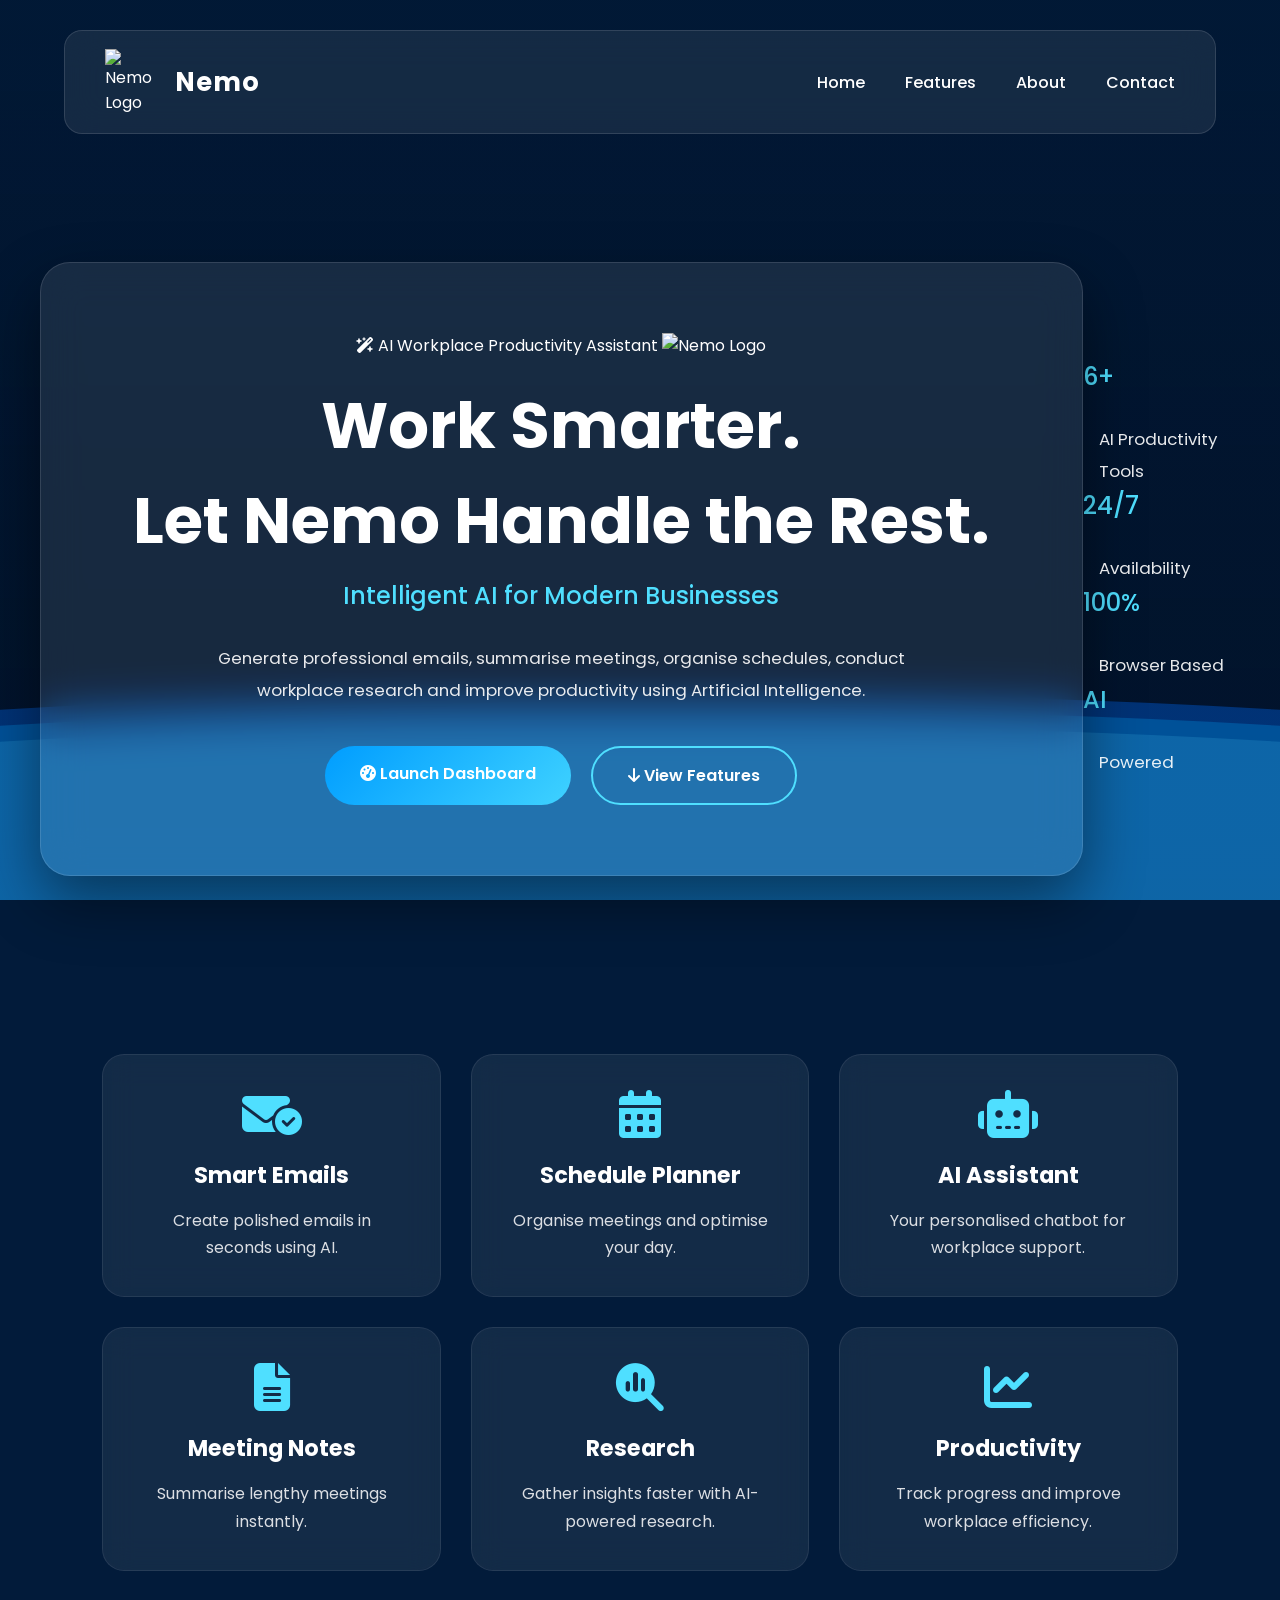
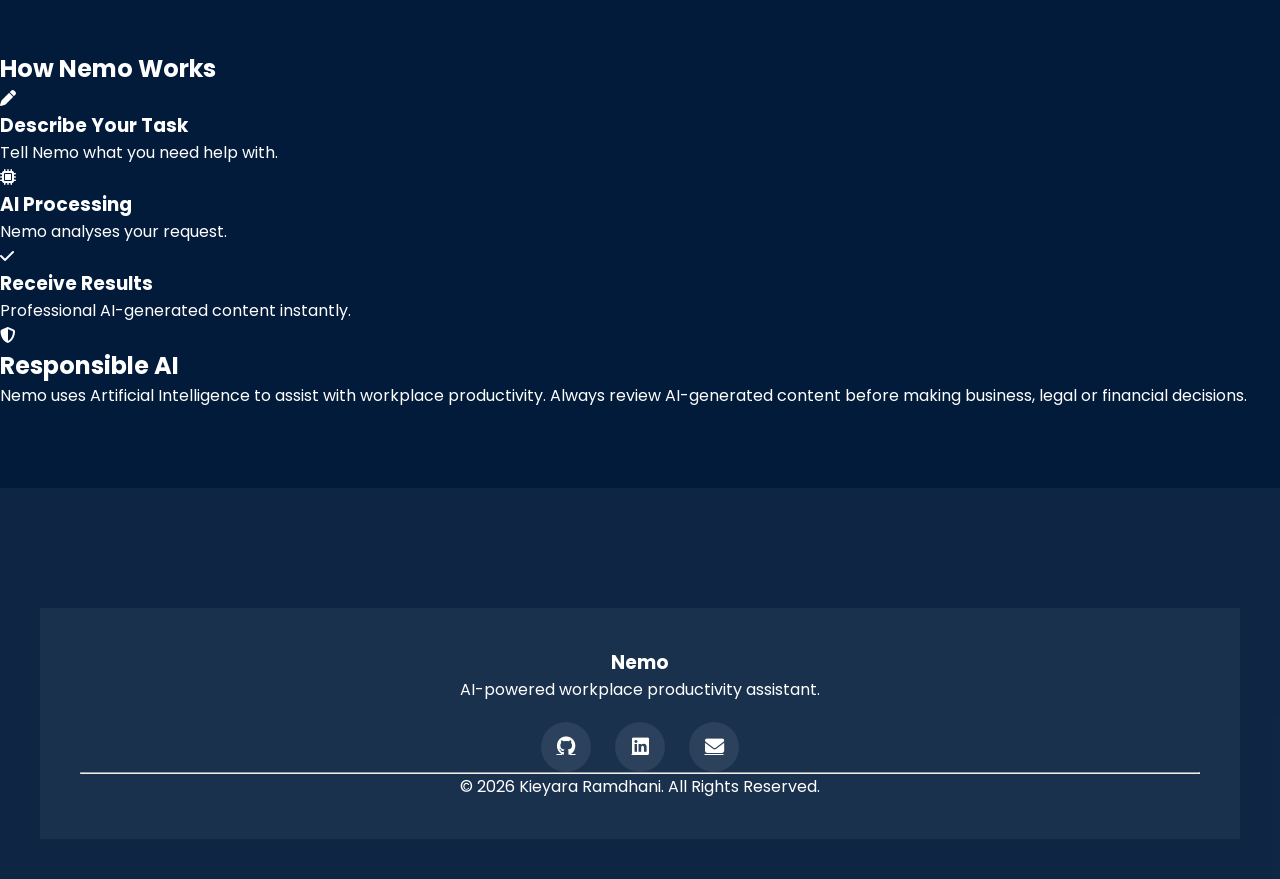
==== index.html @ 13f44c77 "Feat: Adding a new design for footer" ====
<!DOCTYPE html>
<html lang="en">

<head>
    <meta charset="UTF-8">
    <meta name="viewport" content="width=device-width, initial-scale=1.0">
    <meta name="description" content="Nemo - AI Powered Workplace Productivity Assistant">
    <meta name="keywords" content="AI, Productivity, Workplace, Assistant">
    <meta name="author" content="Kieyara Ramdhani">

    <title>Nemo | AI Productivity Assistant</title>

    <!-- Favicon -->
    <link rel="icon" href="Assets/images/nemo_logo.png">

    <!-- Google Font -->
    <link href="https://fonts.googleapis.com/css2?family=Poppins:wght@300;400;500;600;700;800&display=swap" rel="stylesheet">

    <!-- Font Awesome -->
    <link rel="stylesheet"
        href="https://cdnjs.cloudflare.com/ajax/libs/font-awesome/6.7.2/css/all.min.css">

    <!-- CSS -->
    <link rel="stylesheet" href="css/style.css">

    <!-- Three.js -->
    <script src="https://cdnjs.cloudflare.com/ajax/libs/three.js/r128/three.min.js"></script>
</head>

<body>

    <!-- Animated Background -->
    <div id="bg"></div>
    <div class="overlay"></div>

    <div class="ocean">

    <div class="wave wave1"></div>

    <div class="wave wave2"></div>

    <div class="wave wave3"></div>

</div>

<div class="skyline"></div>

    <!-- ================= HEADER ================= -->

    <header>

        <nav class="navbar">

            <div class="logo">

                <img src="Assets/images/nemo_logo.png" alt="Nemo Logo">

                <h2>Nemo</h2>

            </div>

            <ul class="nav-links">

                <li><a href="index.html" class="active">Home</a></li>

                <li><a href="features.html">Features</a></li>

                <li><a href="about.html">About</a></li>

                <li><a href="contact.html">Contact</a></li>

            </ul>

        </nav>

    </header>

    <!-- ================= HERO ================= -->

<main>

<section class="hero">

    <div class="glass">

        <span class="badge">

            <i class="fa-solid fa-wand-magic-sparkles"></i>

            AI Workplace Productivity Assistant

        </span>

        <img src="Assets/images/nemo_logo.png" class="hero-logo" alt="Nemo Logo">

        <h1>Work Smarter. <br> Let Nemo Handle the Rest.</h1>

        <h2>Intelligent AI for Modern Businesses </h2>

            <p>Generate professional emails, summarise meetings,
                organise schedules, conduct workplace research and
                improve productivity using Artificial Intelligence.
            </p>

        <div class="hero-buttons">

            <a href="dashboard.html" class="primary-btn">

                <i class="fa-solid fa-gauge-high"></i>

                Launch Dashboard

            </a>

            <a href="features.html" class="secondary-btn">

                <i class="fa-solid fa-arrow-down"></i>

                View Features

            </a>

        </div>

    </div>

<section class="stats">

    <div class="stat">

        <h2>6+</h2>

        <p>AI Productivity Tools</p>

    </div>

    <div class="stat">

        <h2>24/7</h2>

        <p>Availability</p>

    </div>

    <div class="stat">

        <h2>100%</h2>

        <p>Browser Based</p>

    </div>

    <div class="stat">

        <h2>AI</h2>

        <p>Powered</p>

    </div>

</section>

</section>

        <!-- ================= FEATURES ================= -->

        <section class="features" id="features">

            <div class="cards">

                <div class="card">

                    <i class="fa-solid fa-envelope-circle-check"></i>

                    <h3>Smart Emails</h3>

                    <p>Create polished emails in seconds using AI.</p>

                </div>

                <div class="card">

                    <i class="fa-solid fa-calendar-days"></i>

                    <h3>Schedule Planner</h3>

                    <p>Organise meetings and optimise your day.</p>

                </div>

                <div class="card">

                    <i class="fa-solid fa-robot"></i>

                    <h3>AI Assistant</h3>

                    <p>Your personalised chatbot for workplace support.</p>

                </div>

                <div class="card">

                    <i class="fa-solid fa-file-lines"></i>

                    <h3>Meeting Notes</h3>

                    <p>Summarise lengthy meetings instantly.</p>

                </div>

                <div class="card">

                    <i class="fa-solid fa-magnifying-glass-chart"></i>

                    <h3>Research</h3>

                    <p>Gather insights faster with AI-powered research.</p>

                </div>

                <div class="card">

                    <i class="fa-solid fa-chart-line"></i>

                    <h3>Productivity</h3>

                    <p>Track progress and improve workplace efficiency.</p>

                </div>

            </div>

        </section>

    </main>

    <section class="workflow">

<h2>How Nemo Works</h2>

<div class="workflow-grid"><div>

    <i class="fa-solid fa-pen"></i>

<h3>Describe Your Task</h3>

<p>Tell Nemo what you need help with.</p>

</div>

<div>

<i class="fa-solid fa-microchip"></i>

<h3>AI Processing</h3>

<p>Nemo analyses your request.</p>

</div>

<div>

<i class="fa-solid fa-check"></i>

<h3>Receive Results</h3>

<p>Professional AI-generated content instantly.</p>

</div>

</div>

</section>

<section class="responsible-ai">

<i class="fa-solid fa-shield-halved"></i>

<h2>Responsible AI</h2>

<p>

Nemo uses Artificial Intelligence to assist with workplace
productivity.

Always review AI-generated content before making
business, legal or financial decisions.

</p>

</section>

    <!-- ================= FOOTER ================= -->

    <footer>

       <footer>

<div class="footer-content">

<div>

<h3>Nemo</h3>

<p>

AI-powered workplace productivity assistant.

</p>

</div>

<div class="socials">

<a href="#"><i class="fab fa-github"></i></a>

<a href="#"><i class="fab fa-linkedin"></i></a>

<a href="#"><i class="fa-solid fa-envelope"></i></a>

</div>

</div>

<hr>

<p>

© 2026 Kieyara Ramdhani.
All Rights Reserved.

</p>

</footer>

    <!-- JavaScript -->
    <script src="js/background.js"></script>
    <script src="js/main.js"></script>

</body>

</html>
---- css/style.css ----
/* ==========================================
   GOOGLE FONT & RESET
========================================== */

*{
    margin:0;
    padding:0;
    box-sizing:border-box;
}

html{
    scroll-behavior:smooth;
}

body{
    font-family:'Poppins',sans-serif;
    color:#ffffff;
    background:#021B3A;
    overflow-x:hidden;
    position:relative;
}

/* ==========================================
   THREE.JS BACKGROUND
========================================== */

#bg{
    position:fixed;
    inset:0;
    z-index:-3;
}

/* Dark overlay */

.overlay{
    position:fixed;
    inset:0;
    background:
    linear-gradient(rgba(2,20,45,.75),rgba(2,20,45,.85)),
    linear-gradient(to bottom,
    rgba(0,90,170,.2),
    rgba(0,0,0,.45));

    z-index:-2;
}

/* ==========================================
   NAVIGATION
========================================== */

.navbar{

    width:90%;

    max-width:1300px;

    margin:30px auto;

    padding:18px 40px;

    display:flex;

    justify-content:space-between;

    align-items:center;

    background:rgba(255,255,255,.08);

    backdrop-filter:blur(18px);

    border:1px solid rgba(255,255,255,.12);

    border-radius:18px;

}

.logo{

    display:flex;

    align-items:center;

    gap:15px;

}

.logo img{

    width:55px;

    animation:floatLogo 5s ease-in-out infinite;

}

.logo h2{

    font-size:1.6rem;

    font-weight:700;

    letter-spacing:1px;

}

.nav-links{

    display:flex;

    gap:40px;

    list-style:none;

}

.nav-links a{

    text-decoration:none;

    color:white;

    font-weight:500;

    transition:.3s;

    position:relative;

}

.nav-links a::after{

    content:"";

    position:absolute;

    left:0;

    bottom:-6px;

    width:0;

    height:2px;

    background:#4fdfff;

    transition:.4s;

}

.nav-links a:hover{

    color:#4fdfff;

}

.nav-links a:hover::after{

    width:100%;

}

/* ==========================================
   HERO
========================================== */

.hero{

    min-height:90vh;

    display:flex;

    justify-content:center;

    align-items:center;

    padding:40px;

}

.glass{

    width:1100px;

    max-width:95%;

    padding:70px;

    text-align:center;

    background:rgba(255,255,255,.09);

    backdrop-filter:blur(20px);

    border:1px solid rgba(255,255,255,.12);

    border-radius:30px;

    box-shadow:0 25px 60px rgba(0,0,0,.45);

    animation:floatCard 8s ease-in-out infinite;

    animation:floatCard 8s ease-in-out infinite;

}

.hero-logo{

    width:150px;

    margin-bottom:20px;

}

.hero h1{

    font-size:4rem;

    margin-bottom:10px;

}

.hero h2{

    color:#4fdfff;

    font-weight:500;

    margin-bottom:30px;

}

.hero p{

    width:80%;

    margin:auto;

    line-height:1.9;

    opacity:.9;

    font-size:1.05rem;

}

/* ==========================================
   BUTTONS
========================================== */

.hero-buttons{

    margin-top:40px;

    display:flex;

    justify-content:center;

    gap:20px;

    flex-wrap:wrap;

}

.primary-btn,
.secondary-btn{

    padding:15px 35px;

    border-radius:50px;

    text-decoration:none;

    color:white;

    font-weight:600;

    transition:.4s;

}

.primary-btn{

    background:linear-gradient(135deg,#009dff,#3fd2ff);

}

.primary-btn:hover{

    transform:translateY(-5px);

    box-shadow:0 15px 35px rgba(0,180,255,.4);

}

.secondary-btn{

    border:2px solid #4fdfff;

}

.secondary-btn:hover{

    background:#4fdfff;

    color:#021B3A;

}

/* ==========================================
   FEATURES
========================================== */

.features{

    padding:80px 8%;

}

.cards{

    display:grid;

    grid-template-columns:repeat(auto-fit,minmax(260px,1fr));

    gap:30px;

}

.card{

    background:rgba(255,255,255,.07);

    padding:35px;

    border-radius:22px;

    text-align:center;

    backdrop-filter:blur(15px);

    border:1px solid rgba(255,255,255,.08);

    transition:.4s;

}

.card:hover{

    transform:translateY(-10px);

    box-shadow:0 20px 45px rgba(0,180,255,.25);

    border-color:#3fd2ff;

    transform:translateY(-12px) scale(1.03);

    box-shadow:0 20px 50px rgba(0,170,255,.35); 

}

.card i{

    font-size:3rem;

    color:#4fdfff;

    margin-bottom:20px;

    transition:.4s;

}

.card:hover i{

    transform:scale(1.2);

    color:#9be8ff;

}

.card h3{

    margin-bottom:15px;

    font-size:1.4rem;

}

.card p{

    line-height:1.7;

    opacity:.85;

}

/* ==========================================
   FOOTER
========================================== */

footer{

    margin-top:80px;

    padding:40px;

    background:rgba(255,255,255,.05);

    text-align:center;

}

.socials{

    margin-top:20px;

}

.socials a{

    display:inline-flex;

    justify-content:center;

    align-items:center;

    width:50px;

    height:50px;

    margin:0 10px;

    border-radius:50%;

    color:white;

    background:rgba(255,255,255,.08);

    transition:.3s;

    font-size:1.2rem;

}

.socials a:hover{

    background:#3fd2ff;

    color:#021B3A;

    transform:translateY(-6px);

}

/* ==========================================
   ANIMATIONS
========================================== */

@keyframes floatLogo{

    0%,100%{

        transform:translateY(0);

    }

    50%{

        transform:translateY(-8px);

    }

}

@keyframes floatCard{

    0%,100%{

        transform:translateY(0);

    }

    50%{

        transform:translateY(-10px);

    }

}

/* ==========================================
   RESPONSIVE
========================================== */

@media(max-width:900px){

.navbar{

    flex-direction:column;

    gap:20px;

}

.nav-links{

    flex-wrap:wrap;

    justify-content:center;

}

.hero h1{

    font-size:2.8rem;

}

.hero h2{

    font-size:1.3rem;

}

.hero p{

    width:100%;

}

.glass{

    padding:40px;

}

}
/* ======================================
   ANIMATED OCEAN
====================================== */

.ocean{

    position:fixed;

    left:0;

    bottom:0;

    width:100%;

    height:35vh;

    overflow:hidden;

    z-index:-1;

}

.wave{

    position:absolute;

    width:200%;

    height:100%;

    left:-50%;

    border-radius:45%;

}

.wave1{

    bottom:-35%;

    background:rgba(0,110,255,.35);

    animation:waveMove 16s linear infinite;

}

.wave2{

    bottom:-40%;

    background:rgba(0,170,255,.25);

    animation:waveMoveReverse 24s linear infinite;

}

.wave3{

    bottom:-45%;

    background:rgba(90,220,255,.15);

    animation:waveMove 30s linear infinite;

}

/* ======================================
   BUSINESS SKYLINE
====================================== */

.skyline{

    position:fixed;

    bottom:32vh;

    width:100%;

    height:140px;

    background:url("../Assets/images/skyline.png")
    repeat-x bottom;

    background-size:contain;

    opacity:.18;

    z-index:-1;

}

/* ======================================
   WAVES
====================================== */

@keyframes waveMove{

    from{

        transform:translateX(0);

    }

    to{

        transform:translateX(-25%);

    }

}

@keyframes waveMoveReverse{

    from{

        transform:translateX(-25%);

    }

    to{

        transform:translateX(0);

    }

}

.primary-btn{

    position:relative;

    overflow:hidden;

}

.primary-btn::before{

    content:"";

    position:absolute;

    left:-120%;

    top:0;

    width:100%;

    height:100%;

    background:

    linear-gradient(

    90deg,

    transparent,

    rgba(255,255,255,.5),

    transparent);

    transition:.8s;

}

.primary-btn:hover::before{

    left:120%;

}
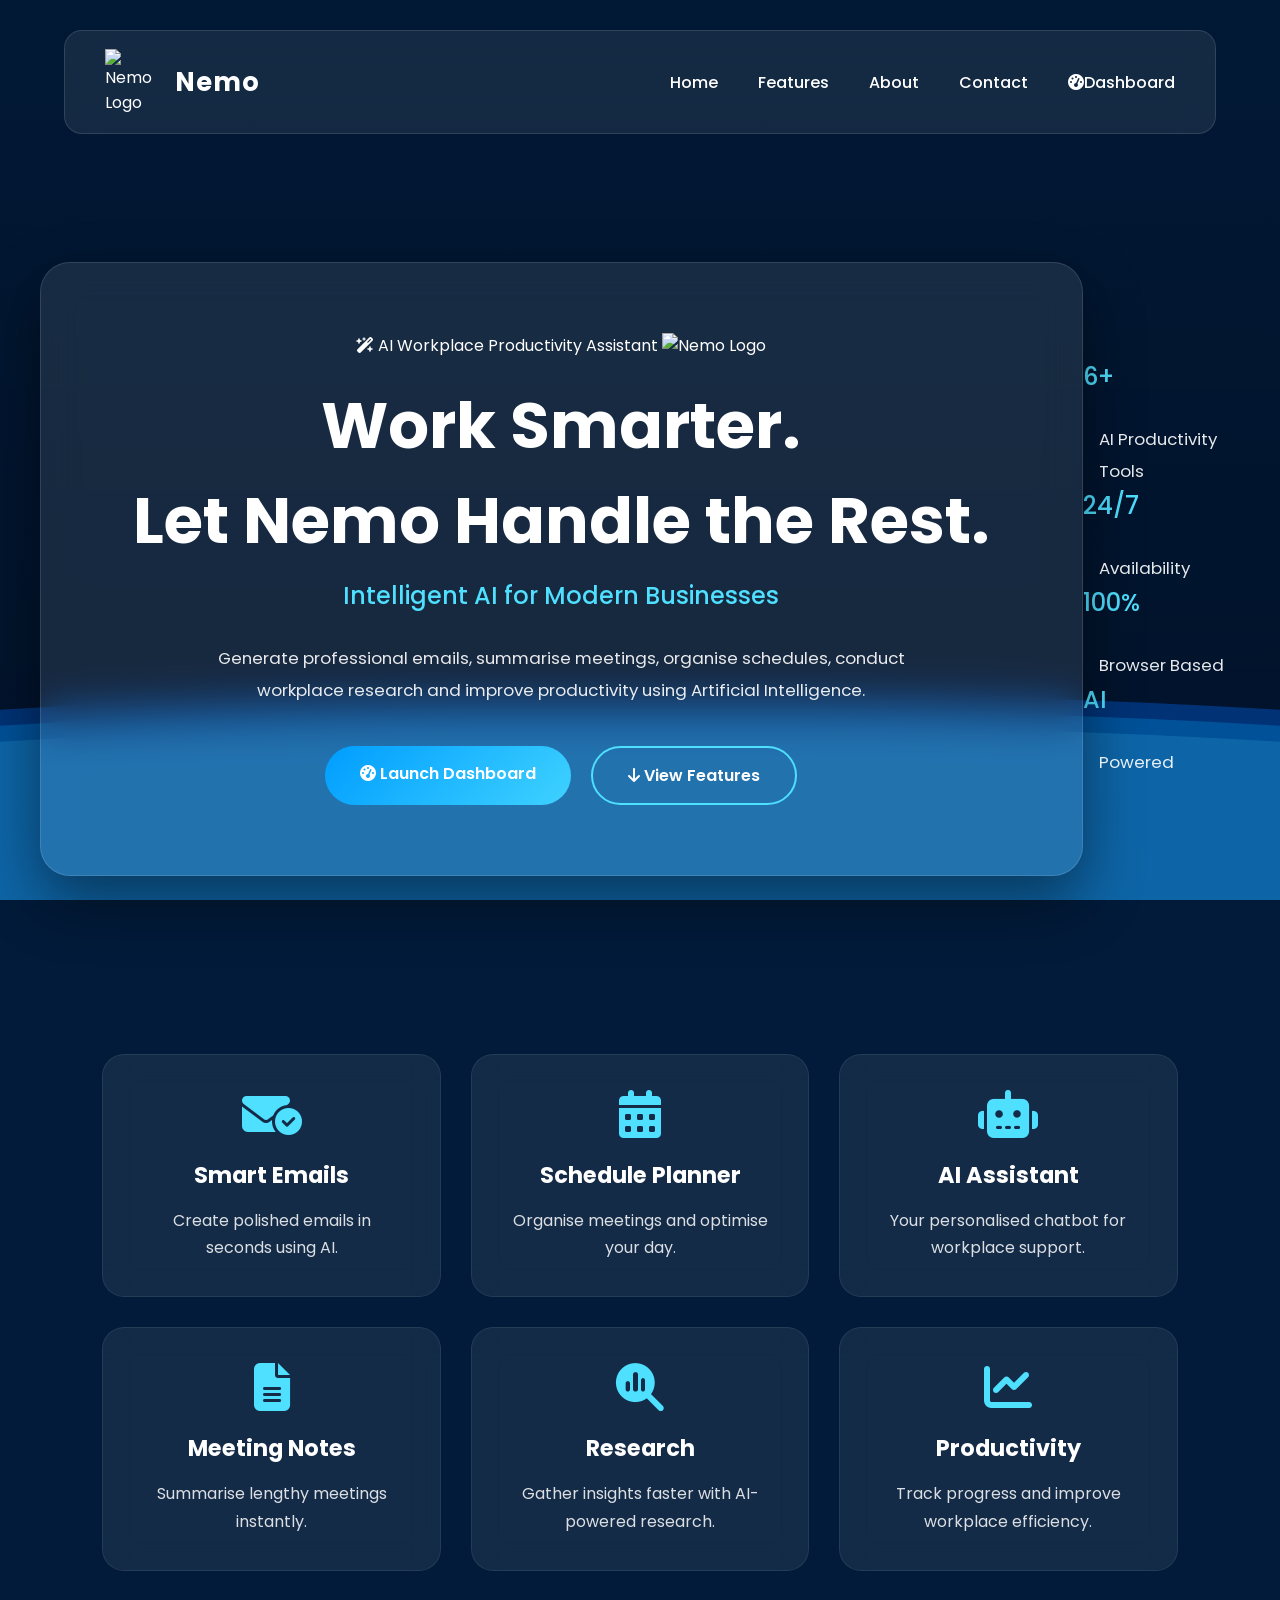
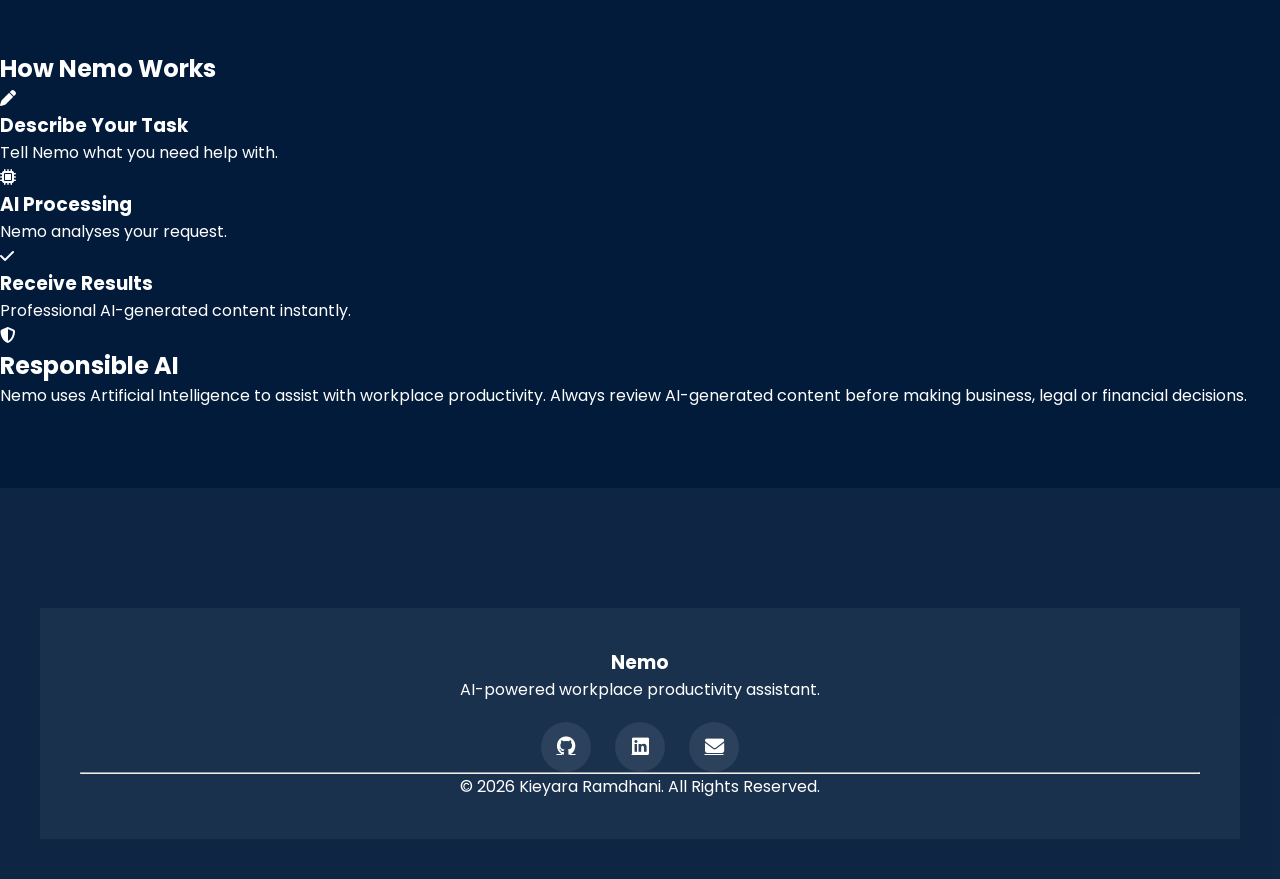
==== commit d4cc50bc: "Feat: Adding a button to navbar" ====
--- a/index.html
+++ b/index.html
@@ -69,7 +69,13 @@
 
                 <li><a href="contact.html">Contact</a></li>
 
+                <li><a href="dashboard.html"><i class="fa-solid fa-gauge-high"></i>Dashboard</a>
+
+</li>
+
             </ul>
+
+</li>
 
         </nav>
 
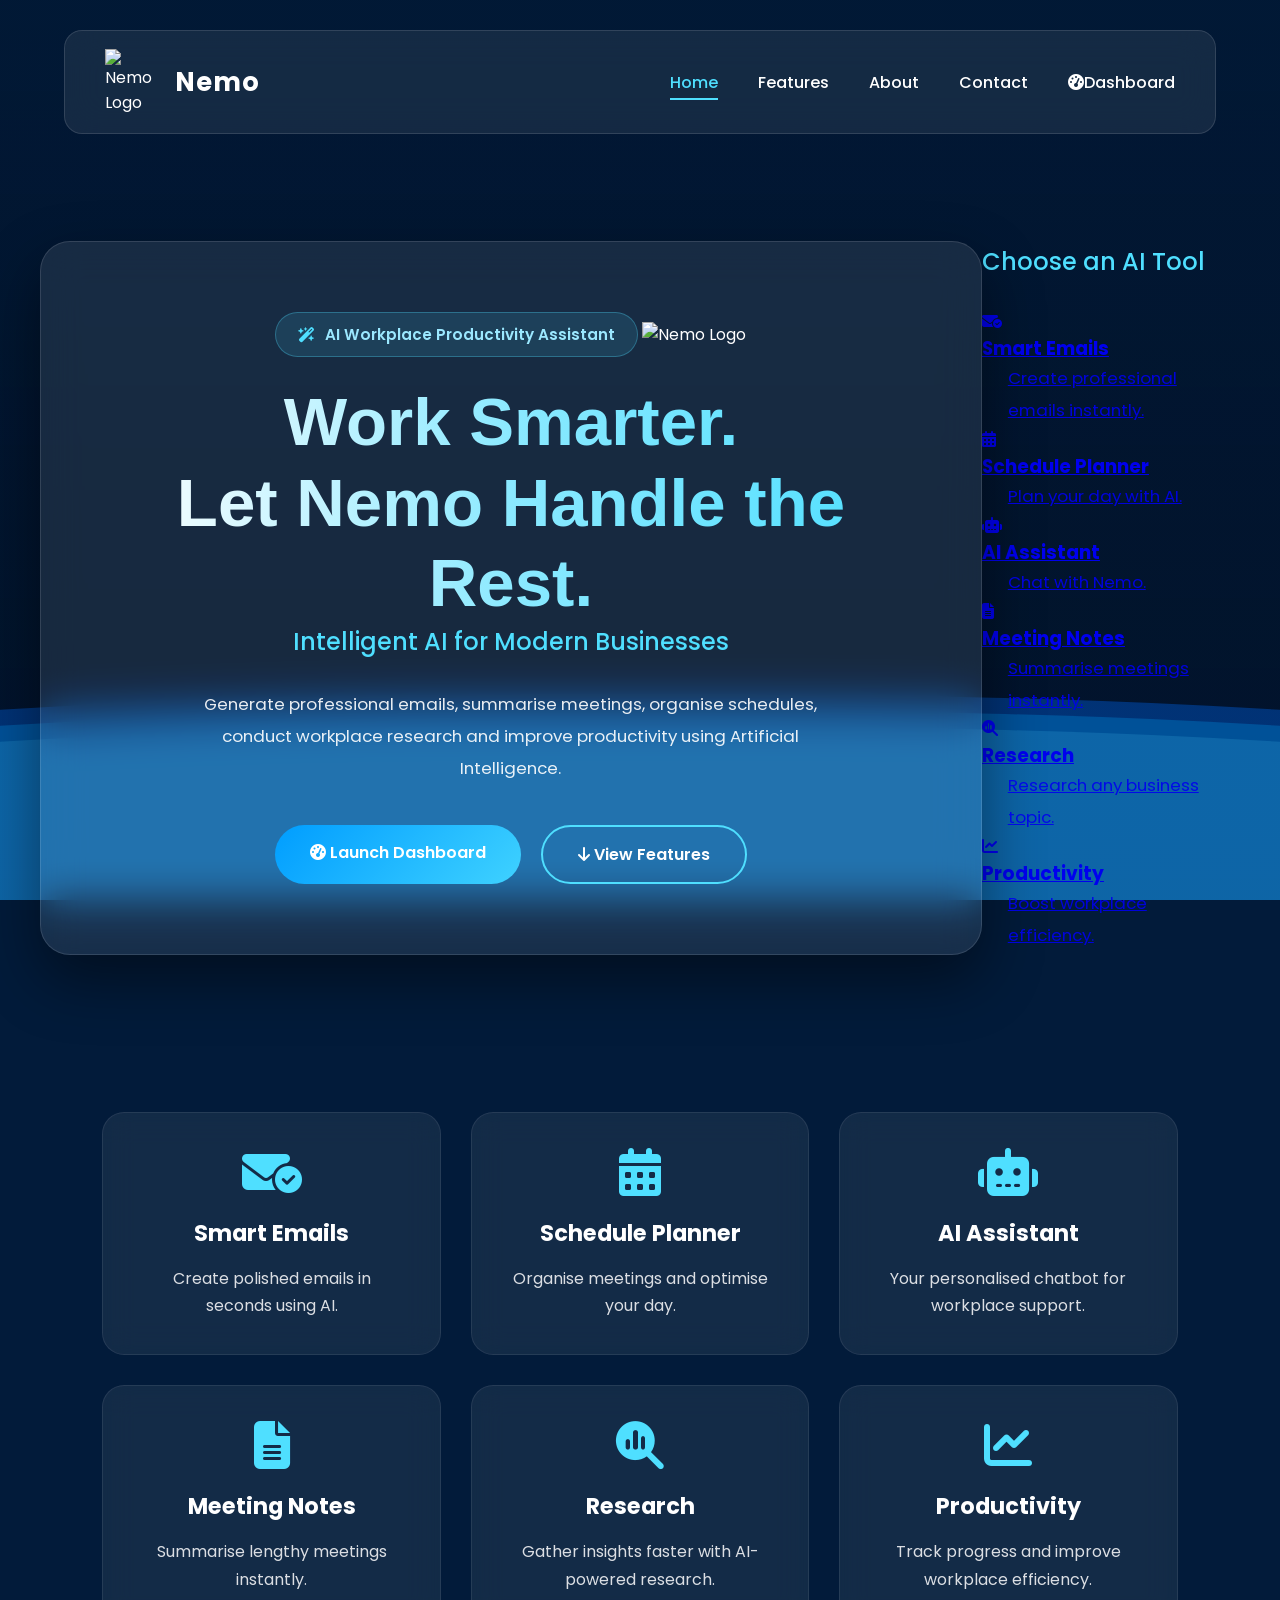
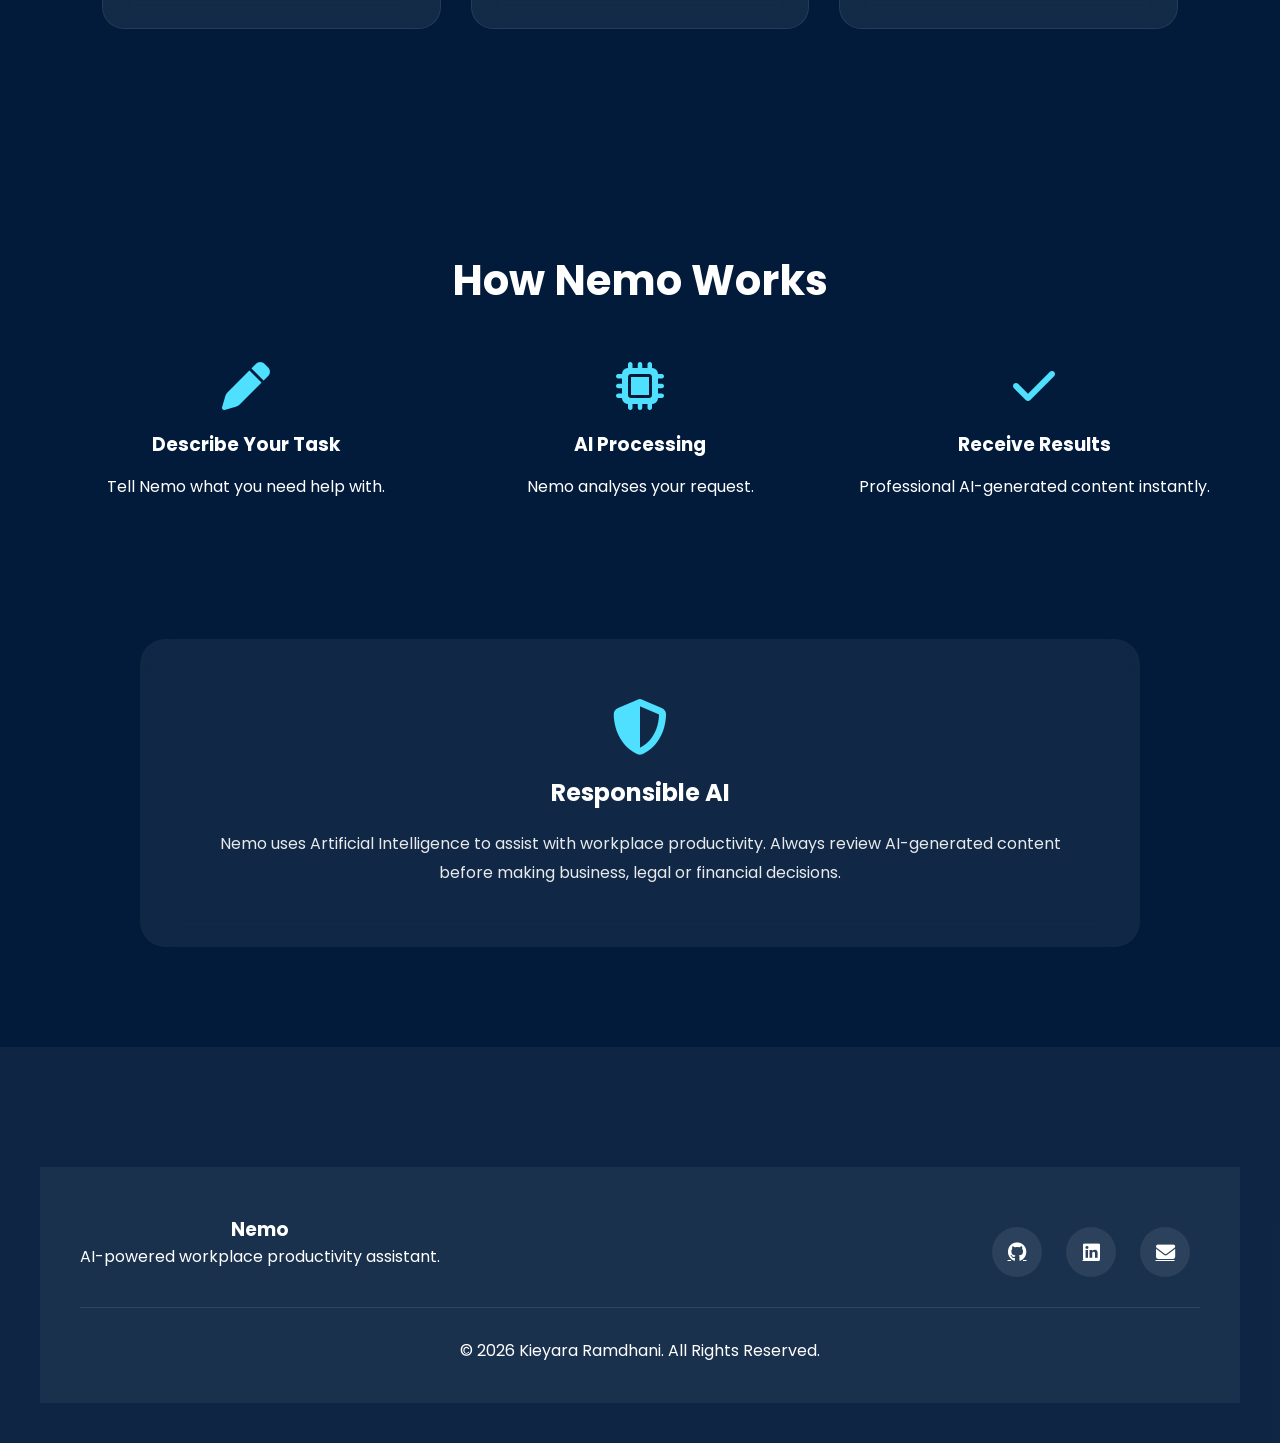
==== commit 28f34d66: "Feat: Changing position of tool access" ====
--- a/index.html
+++ b/index.html
@@ -130,42 +130,75 @@
 
     </div>
 
-<section class="stats">
-
-    <div class="stat">
-
-        <h2>6+</h2>
-
-        <p>AI Productivity Tools</p>
+<section class="applications">
+
+    <h2>Choose an AI Tool</h2>
+
+    <div class="app-grid">
+
+        <a href="dashboard.html?tool=email" class="app-card">
+
+            <i class="fa-solid fa-envelope-circle-check"></i>
+
+            <h3>Smart Emails</h3>
+
+            <p>Create professional emails instantly.</p>
+
+        </a>
+
+        <a href="dashboard.html?tool=schedule" class="app-card">
+
+            <i class="fa-solid fa-calendar-days"></i>
+
+            <h3>Schedule Planner</h3>
+
+            <p>Plan your day with AI.</p>
+
+        </a>
+
+        <a href="dashboard.html?tool=assistant" class="app-card">
+
+            <i class="fa-solid fa-robot"></i>
+
+            <h3>AI Assistant</h3>
+
+            <p>Chat with Nemo.</p>
+
+        </a>
+
+        <a href="dashboard.html?tool=notes" class="app-card">
+
+            <i class="fa-solid fa-file-lines"></i>
+
+            <h3>Meeting Notes</h3>
+
+            <p>Summarise meetings instantly.</p>
+
+        </a>
+
+        <a href="dashboard.html?tool=research" class="app-card">
+
+            <i class="fa-solid fa-magnifying-glass-chart"></i>
+
+            <h3>Research</h3>
+
+            <p>Research any business topic.</p>
+
+        </a>
+
+        <a href="dashboard.html?tool=productivity" class="app-card">
+
+            <i class="fa-solid fa-chart-line"></i>
+
+            <h3>Productivity</h3>
+
+            <p>Boost workplace efficiency.</p>
+
+        </a>
 
     </div>
 
-    <div class="stat">
-
-        <h2>24/7</h2>
-
-        <p>Availability</p>
-
-    </div>
-
-    <div class="stat">
-
-        <h2>100%</h2>
-
-        <p>Browser Based</p>
-
-    </div>
-
-    <div class="stat">
-
-        <h2>AI</h2>
-
-        <p>Powered</p>
-
-    </div>
-
 </section>
-
 </section>
 
         <!-- ================= FEATURES ================= -->
--- a/css/style.css
+++ b/css/style.css
@@ -198,7 +198,7 @@
 
     animation:floatCard 8s ease-in-out infinite;
 
-    animation:floatCard 8s ease-in-out infinite;
+    
 
 }
 
@@ -212,9 +212,24 @@
 
 .hero h1{
 
-    font-size:4rem;
-
-    margin-bottom:10px;
+    font-size:4.2rem;
+
+    font-weight:800;
+
+    line-height:1.2;
+
+    background:linear-gradient(
+        90deg,
+        #ffffff,
+        #8be9ff,
+        #4fdfff
+    );
+
+    background-clip:text;
+
+    -webkit-background-clip:text;
+
+    -webkit-text-fill-color:transparent;
 
 }
 
@@ -345,15 +360,11 @@
 
 .card:hover{
 
-    transform:translateY(-10px);
-
-    box-shadow:0 20px 45px rgba(0,180,255,.25);
+    transform:translateY(-12px) scale(1.03);
 
     border-color:#3fd2ff;
 
-    transform:translateY(-12px) scale(1.03);
-
-    box-shadow:0 20px 50px rgba(0,170,255,.35); 
+    box-shadow:0 20px 50px rgba(0,170,255,.35);
 
 }
 
@@ -703,4 +714,268 @@
 
     left:120%;
 
+}
+/* ==========================================
+   HERO BADGE
+========================================== */
+
+.badge{
+
+    display:inline-flex;
+
+    align-items:center;
+
+    gap:10px;
+
+    padding:10px 22px;
+
+    margin-bottom:25px;
+
+    border-radius:50px;
+
+    background:rgba(79,223,255,.12);
+
+    border:1px solid rgba(79,223,255,.3);
+
+    color:#9be8ff;
+
+    font-size:.95rem;
+
+    font-weight:600;
+
+}
+
+.badge i{
+
+    color:#4fdfff;
+
+}
+
+/* ==========================================
+   STATS
+========================================== */
+
+.stats{
+
+    display:grid;
+
+    grid-template-columns:repeat(auto-fit,minmax(180px,1fr));
+
+    gap:25px;
+
+    width:90%;
+
+    max-width:1200px;
+
+    margin:0 auto 80px;
+
+}
+
+.stat{
+
+    background:rgba(255,255,255,.06);
+
+    backdrop-filter:blur(15px);
+
+    border-radius:20px;
+
+    padding:30px;
+
+    text-align:center;
+
+    border:1px solid rgba(255,255,255,.08);
+
+    transition:.4s;
+
+}
+
+.stat:hover{
+
+    transform:translateY(-8px);
+
+    border-color:#4fdfff;
+
+}
+
+.stat h2{
+
+    font-size:2.5rem;
+
+    color:#4fdfff;
+
+}
+
+.stat p{
+
+    margin-top:10px;
+
+    opacity:.85;
+
+}
+
+/* ==========================================
+   WORKFLOW
+========================================== */
+
+.workflow{
+
+    width:90%;
+
+    max-width:1200px;
+
+    margin:100px auto;
+
+    text-align:center;
+
+}
+
+.workflow h2{
+
+    font-size:2.6rem;
+
+    margin-bottom:50px;
+
+}
+
+.workflow-grid{
+
+    display:grid;
+
+    grid-template-columns:repeat(auto-fit,minmax(260px,1fr));
+
+    gap:30px;
+
+}
+
+.workflow-grid article{
+
+    background:rgba(255,255,255,.06);
+
+    padding:35px;
+
+    border-radius:20px;
+
+    backdrop-filter:blur(15px);
+
+    transition:.4s;
+
+}
+
+.workflow-grid article:hover{
+
+    transform:translateY(-10px);
+
+}
+
+.workflow i{
+
+    font-size:3rem;
+
+    color:#4fdfff;
+
+    margin-bottom:20px;
+
+}
+
+.workflow h3{
+
+    margin-bottom:15px;
+
+}
+/* ==========================================
+   RESPONSIBLE AI
+========================================== */
+
+.responsible-ai{
+
+    width:90%;
+
+    max-width:1000px;
+
+    margin:100px auto;
+
+    text-align:center;
+
+    padding:60px;
+
+    background:rgba(255,255,255,.06);
+
+    backdrop-filter:blur(18px);
+
+    border-radius:25px;
+
+}
+
+.responsible-ai i{
+
+    font-size:3.5rem;
+
+    color:#4fdfff;
+
+    margin-bottom:20px;
+
+}
+
+.responsible-ai h2{
+
+    margin-bottom:20px;
+
+}
+
+.responsible-ai p{
+
+    line-height:1.8;
+
+    opacity:.9;
+
+}
+
+.footer-content{
+
+    display:flex;
+
+    justify-content:space-between;
+
+    align-items:center;
+
+    flex-wrap:wrap;
+
+    gap:20px;
+
+}
+
+footer hr{
+
+    margin:30px 0;
+
+    border:none;
+
+    height:1px;
+
+    background:rgba(255,255,255,.1);
+
+}
+
+.nav-links a.active{
+
+    color:#4fdfff;
+
+}
+
+.nav-links a.active::after{
+
+    width:100%;
+
+}
+
+/* ==========================================
+SECTION PADDING
+========================================== */
+
+section{
+
+    padding-top:40px;
+
+    padding-bottom:40px;
+
 }
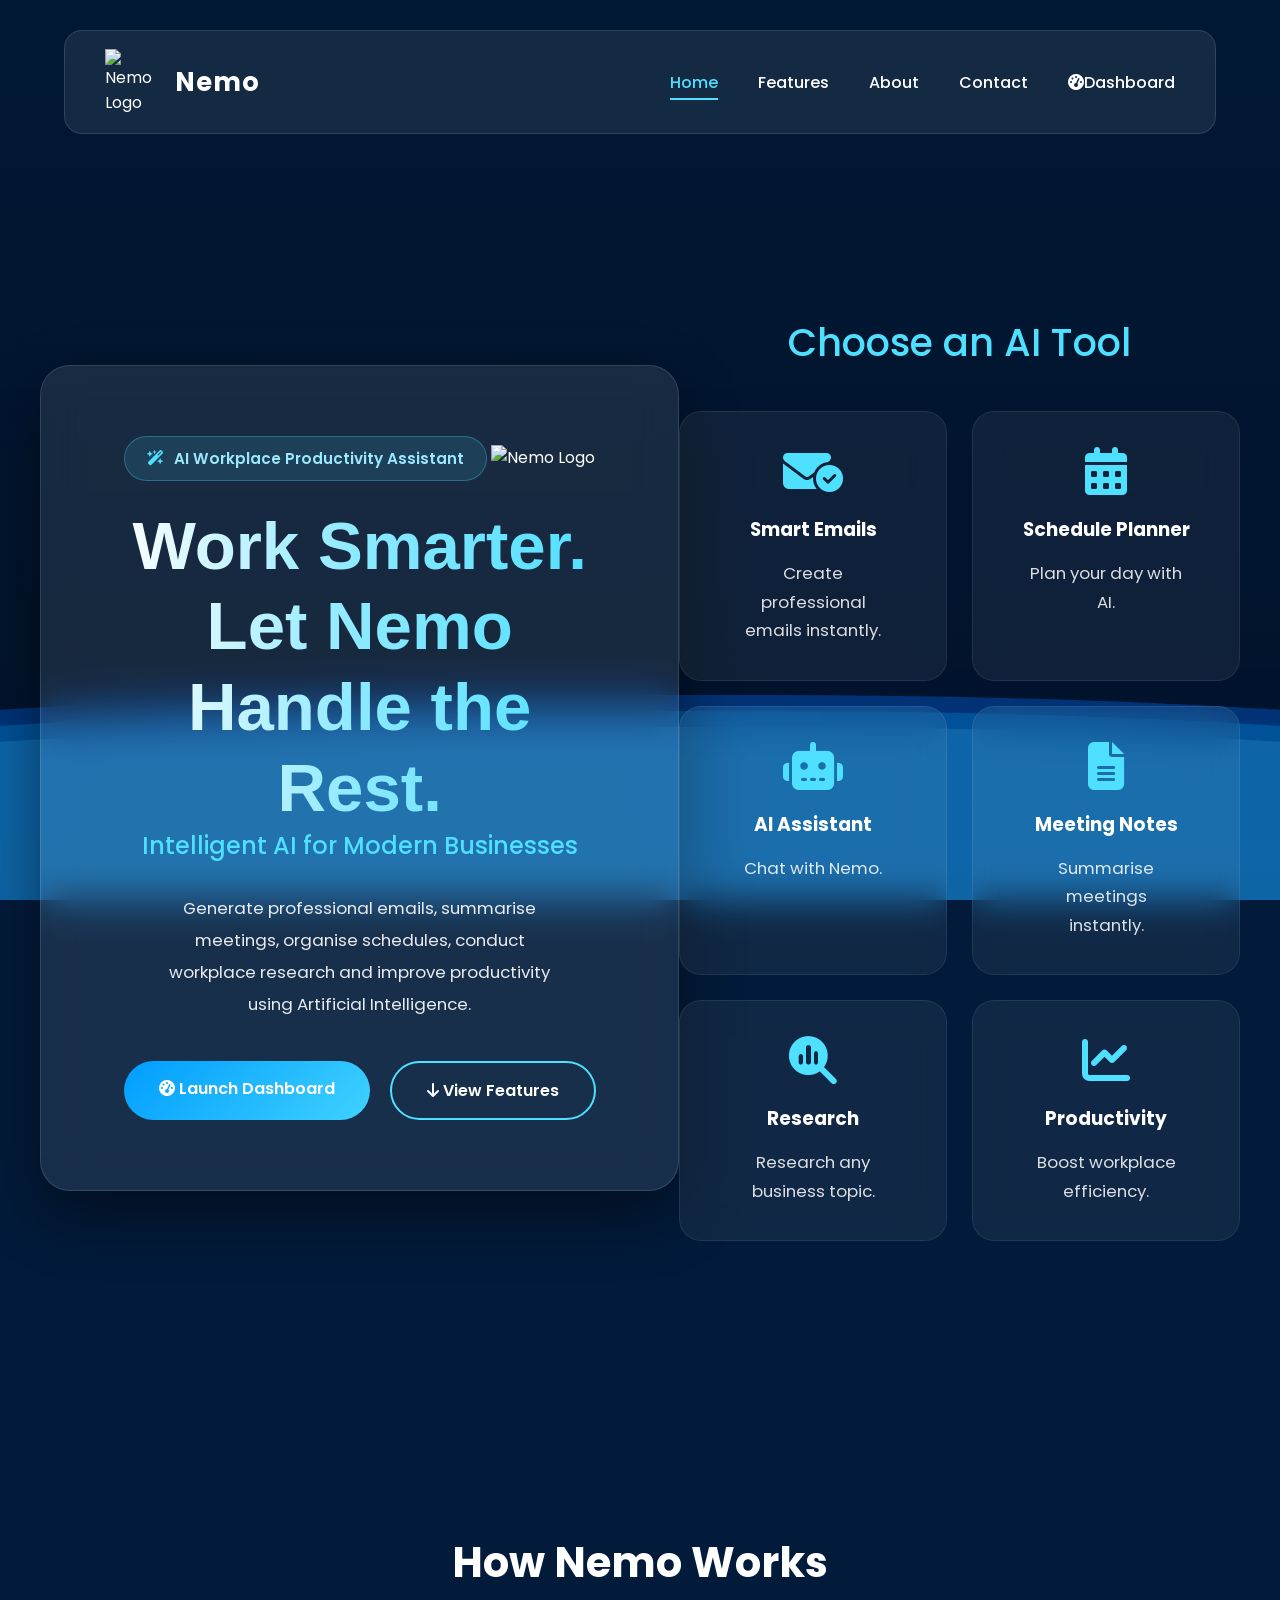
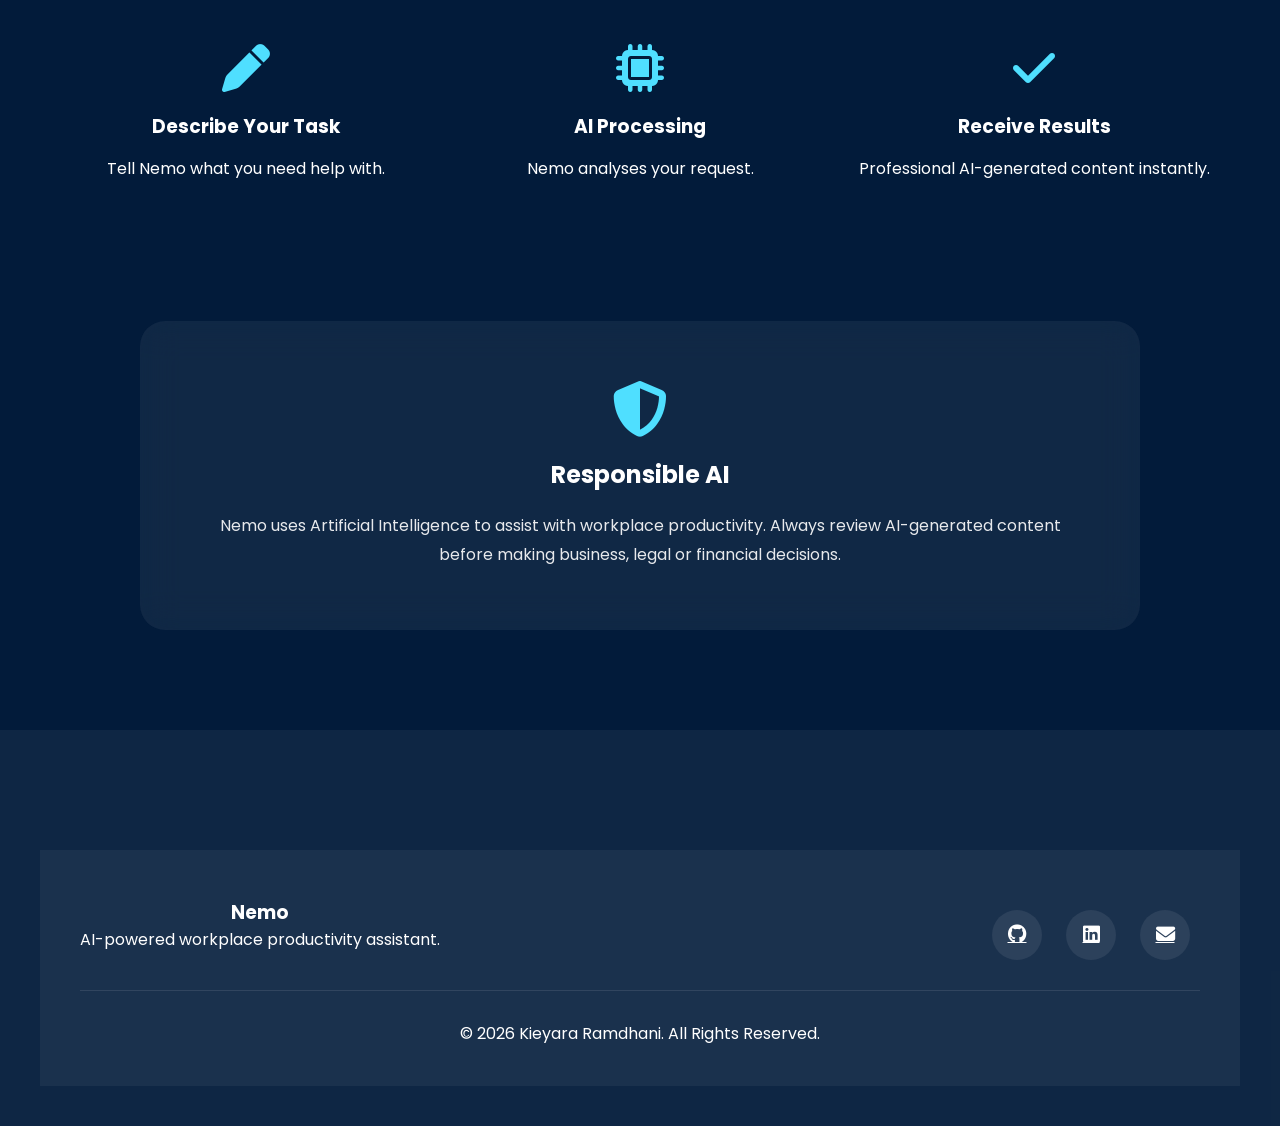
==== commit 2a883911: "Feat: changes to nav style" ====
--- a/index.html
+++ b/index.html
@@ -201,77 +201,7 @@
 </section>
 </section>
 
-        <!-- ================= FEATURES ================= -->
-
-        <section class="features" id="features">
-
-            <div class="cards">
-
-                <div class="card">
-
-                    <i class="fa-solid fa-envelope-circle-check"></i>
-
-                    <h3>Smart Emails</h3>
-
-                    <p>Create polished emails in seconds using AI.</p>
-
-                </div>
-
-                <div class="card">
-
-                    <i class="fa-solid fa-calendar-days"></i>
-
-                    <h3>Schedule Planner</h3>
-
-                    <p>Organise meetings and optimise your day.</p>
-
-                </div>
-
-                <div class="card">
-
-                    <i class="fa-solid fa-robot"></i>
-
-                    <h3>AI Assistant</h3>
-
-                    <p>Your personalised chatbot for workplace support.</p>
-
-                </div>
-
-                <div class="card">
-
-                    <i class="fa-solid fa-file-lines"></i>
-
-                    <h3>Meeting Notes</h3>
-
-                    <p>Summarise lengthy meetings instantly.</p>
-
-                </div>
-
-                <div class="card">
-
-                    <i class="fa-solid fa-magnifying-glass-chart"></i>
-
-                    <h3>Research</h3>
-
-                    <p>Gather insights faster with AI-powered research.</p>
-
-                </div>
-
-                <div class="card">
-
-                    <i class="fa-solid fa-chart-line"></i>
-
-                    <h3>Productivity</h3>
-
-                    <p>Track progress and improve workplace efficiency.</p>
-
-                </div>
-
-            </div>
-
-        </section>
-
-    </main>
+</main>
 
     <section class="workflow">
 
--- a/css/style.css
+++ b/css/style.css
@@ -978,4 +978,92 @@
 
     padding-bottom:40px;
 
+}
+
+/* ===========================
+   APPLICATIONS
+=========================== */
+
+.applications{
+
+    width:90%;
+
+    max-width:1200px;
+
+    margin:70px auto;
+
+    text-align:center;
+
+}
+
+.applications h2{
+
+    font-size:2.4rem;
+
+    margin-bottom:40px;
+
+}
+
+.app-grid{
+
+    display:grid;
+
+    grid-template-columns:repeat(auto-fit,minmax(240px,1fr));
+
+    gap:25px;
+
+}
+
+.app-card{
+
+    text-decoration:none;
+
+    color:white;
+
+    padding:35px;
+
+    border-radius:22px;
+
+    background:rgba(255,255,255,.06);
+
+    backdrop-filter:blur(18px);
+
+    border:1px solid rgba(255,255,255,.08);
+
+    transition:.4s;
+
+}
+
+.app-card:hover{
+
+    transform:translateY(-10px);
+
+    border-color:#4fdfff;
+
+    box-shadow:0 20px 45px rgba(0,170,255,.35);
+
+}
+
+.app-card i{
+
+    font-size:3rem;
+
+    color:#4fdfff;
+
+    margin-bottom:20px;
+
+}
+
+.app-card h3{
+
+    margin-bottom:15px;
+
+}
+
+.app-card p{
+
+    opacity:.85;
+
+    line-height:1.7;
+
 }
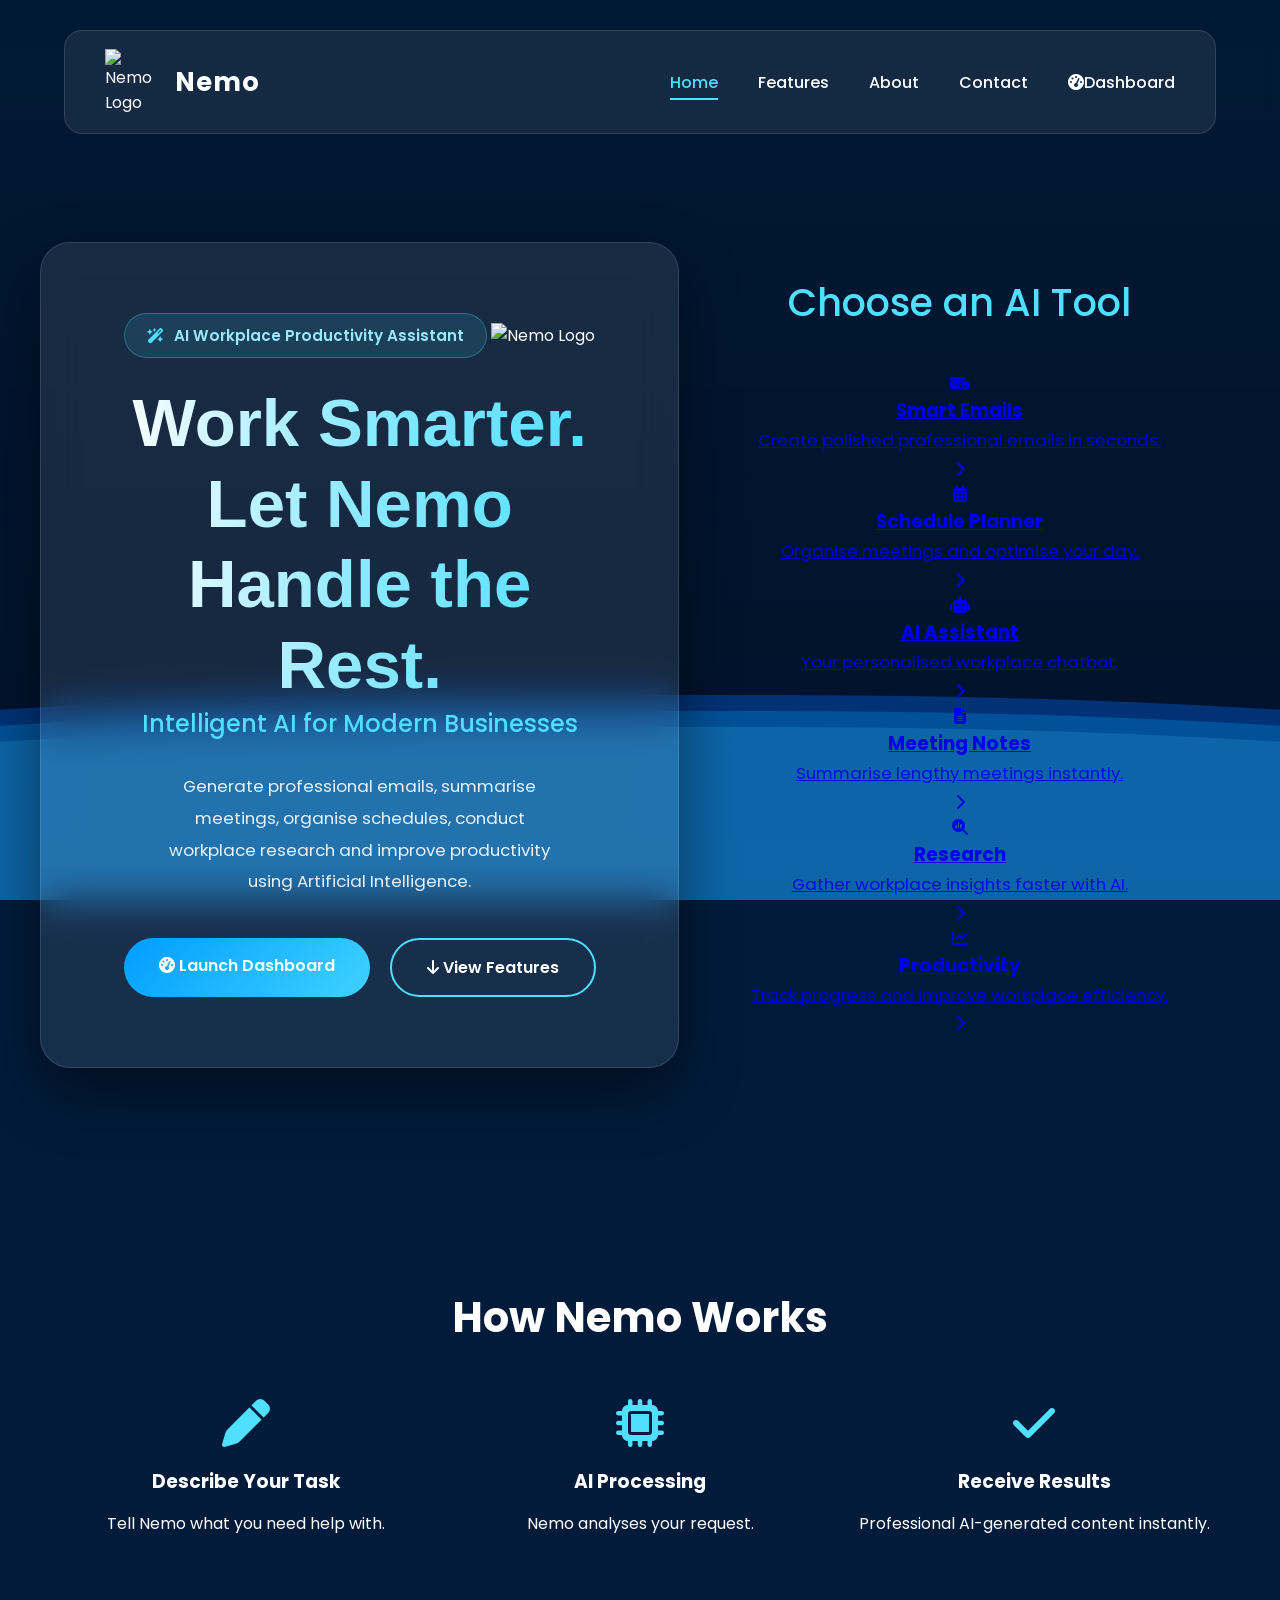
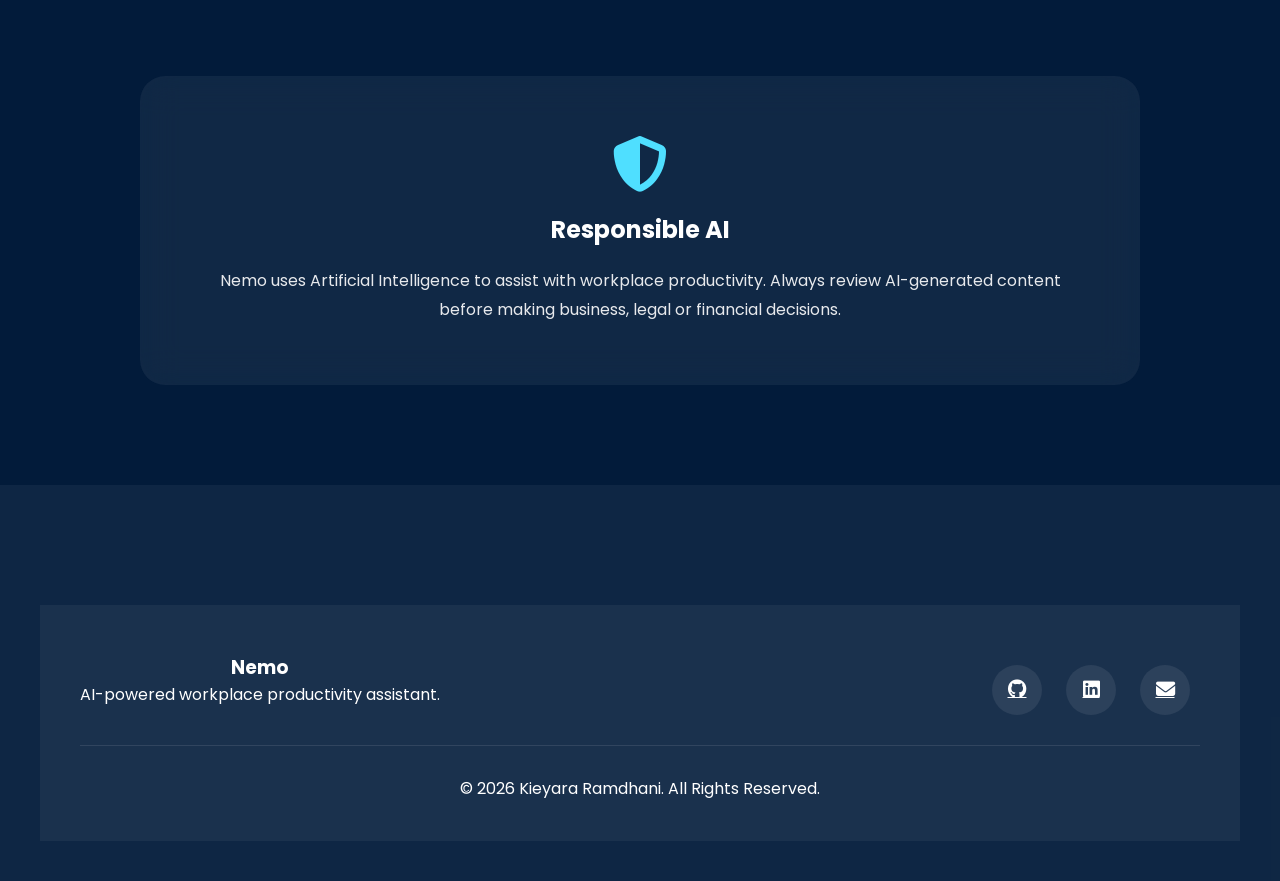
==== commit c15a8e71: "Feat: new adjustments to cards" ====
--- a/index.html
+++ b/index.html
@@ -129,76 +129,105 @@
         </div>
 
     </div>
-
-<section class="applications">
+<div class="applications">
 
     <h2>Choose an AI Tool</h2>
 
-    <div class="app-grid">
-
-        <a href="dashboard.html?tool=email" class="app-card">
-
-            <i class="fa-solid fa-envelope-circle-check"></i>
-
-            <h3>Smart Emails</h3>
-
-            <p>Create professional emails instantly.</p>
-
-        </a>
-
-        <a href="dashboard.html?tool=schedule" class="app-card">
-
-            <i class="fa-solid fa-calendar-days"></i>
-
-            <h3>Schedule Planner</h3>
-
-            <p>Plan your day with AI.</p>
-
-        </a>
-
-        <a href="dashboard.html?tool=assistant" class="app-card">
-
-            <i class="fa-solid fa-robot"></i>
-
-            <h3>AI Assistant</h3>
-
-            <p>Chat with Nemo.</p>
-
-        </a>
-
-        <a href="dashboard.html?tool=notes" class="app-card">
-
-            <i class="fa-solid fa-file-lines"></i>
-
-            <h3>Meeting Notes</h3>
-
-            <p>Summarise meetings instantly.</p>
-
-        </a>
-
-        <a href="dashboard.html?tool=research" class="app-card">
-
-            <i class="fa-solid fa-magnifying-glass-chart"></i>
-
-            <h3>Research</h3>
-
-            <p>Research any business topic.</p>
-
-        </a>
-
-        <a href="dashboard.html?tool=productivity" class="app-card">
-
-            <i class="fa-solid fa-chart-line"></i>
-
-            <h3>Productivity</h3>
-
-            <p>Boost workplace efficiency.</p>
+    <div class="tool-list">
+
+        <a href="dashboard.html?tool=email" class="tool-item">
+
+            <div class="tool-icon">
+                <i class="fa-solid fa-envelope-circle-check"></i>
+            </div>
+
+            <div class="tool-info">
+                <h3>Smart Emails</h3>
+                <p>Create polished professional emails in seconds.</p>
+            </div>
+
+            <i class="fa-solid fa-chevron-right arrow"></i>
+
+        </a>
+
+        <a href="dashboard.html?tool=schedule" class="tool-item">
+
+            <div class="tool-icon">
+                <i class="fa-solid fa-calendar-days"></i>
+            </div>
+
+            <div class="tool-info">
+                <h3>Schedule Planner</h3>
+                <p>Organise meetings and optimise your day.</p>
+            </div>
+
+            <i class="fa-solid fa-chevron-right arrow"></i>
+
+        </a>
+
+        <a href="dashboard.html?tool=assistant" class="tool-item">
+
+            <div class="tool-icon">
+                <i class="fa-solid fa-robot"></i>
+            </div>
+
+            <div class="tool-info">
+                <h3>AI Assistant</h3>
+                <p>Your personalised workplace chatbot.</p>
+            </div>
+
+            <i class="fa-solid fa-chevron-right arrow"></i>
+
+        </a>
+
+        <a href="dashboard.html?tool=notes" class="tool-item">
+
+            <div class="tool-icon">
+                <i class="fa-solid fa-file-lines"></i>
+            </div>
+
+            <div class="tool-info">
+                <h3>Meeting Notes</h3>
+                <p>Summarise lengthy meetings instantly.</p>
+            </div>
+
+            <i class="fa-solid fa-chevron-right arrow"></i>
+
+        </a>
+
+        <a href="dashboard.html?tool=research" class="tool-item">
+
+            <div class="tool-icon">
+                <i class="fa-solid fa-magnifying-glass-chart"></i>
+            </div>
+
+            <div class="tool-info">
+                <h3>Research</h3>
+                <p>Gather workplace insights faster with AI.</p>
+            </div>
+
+            <i class="fa-solid fa-chevron-right arrow"></i>
+
+        </a>
+
+        <a href="dashboard.html?tool=productivity" class="tool-item">
+
+            <div class="tool-icon">
+                <i class="fa-solid fa-chart-line"></i>
+            </div>
+
+            <div class="tool-info">
+                <h3>Productivity</h3>
+                <p>Track progress and improve workplace efficiency.</p>
+            </div>
+
+            <i class="fa-solid fa-chevron-right arrow"></i>
 
         </a>
 
     </div>
 
-</section>
+</div>
 </section>
 
 </main>
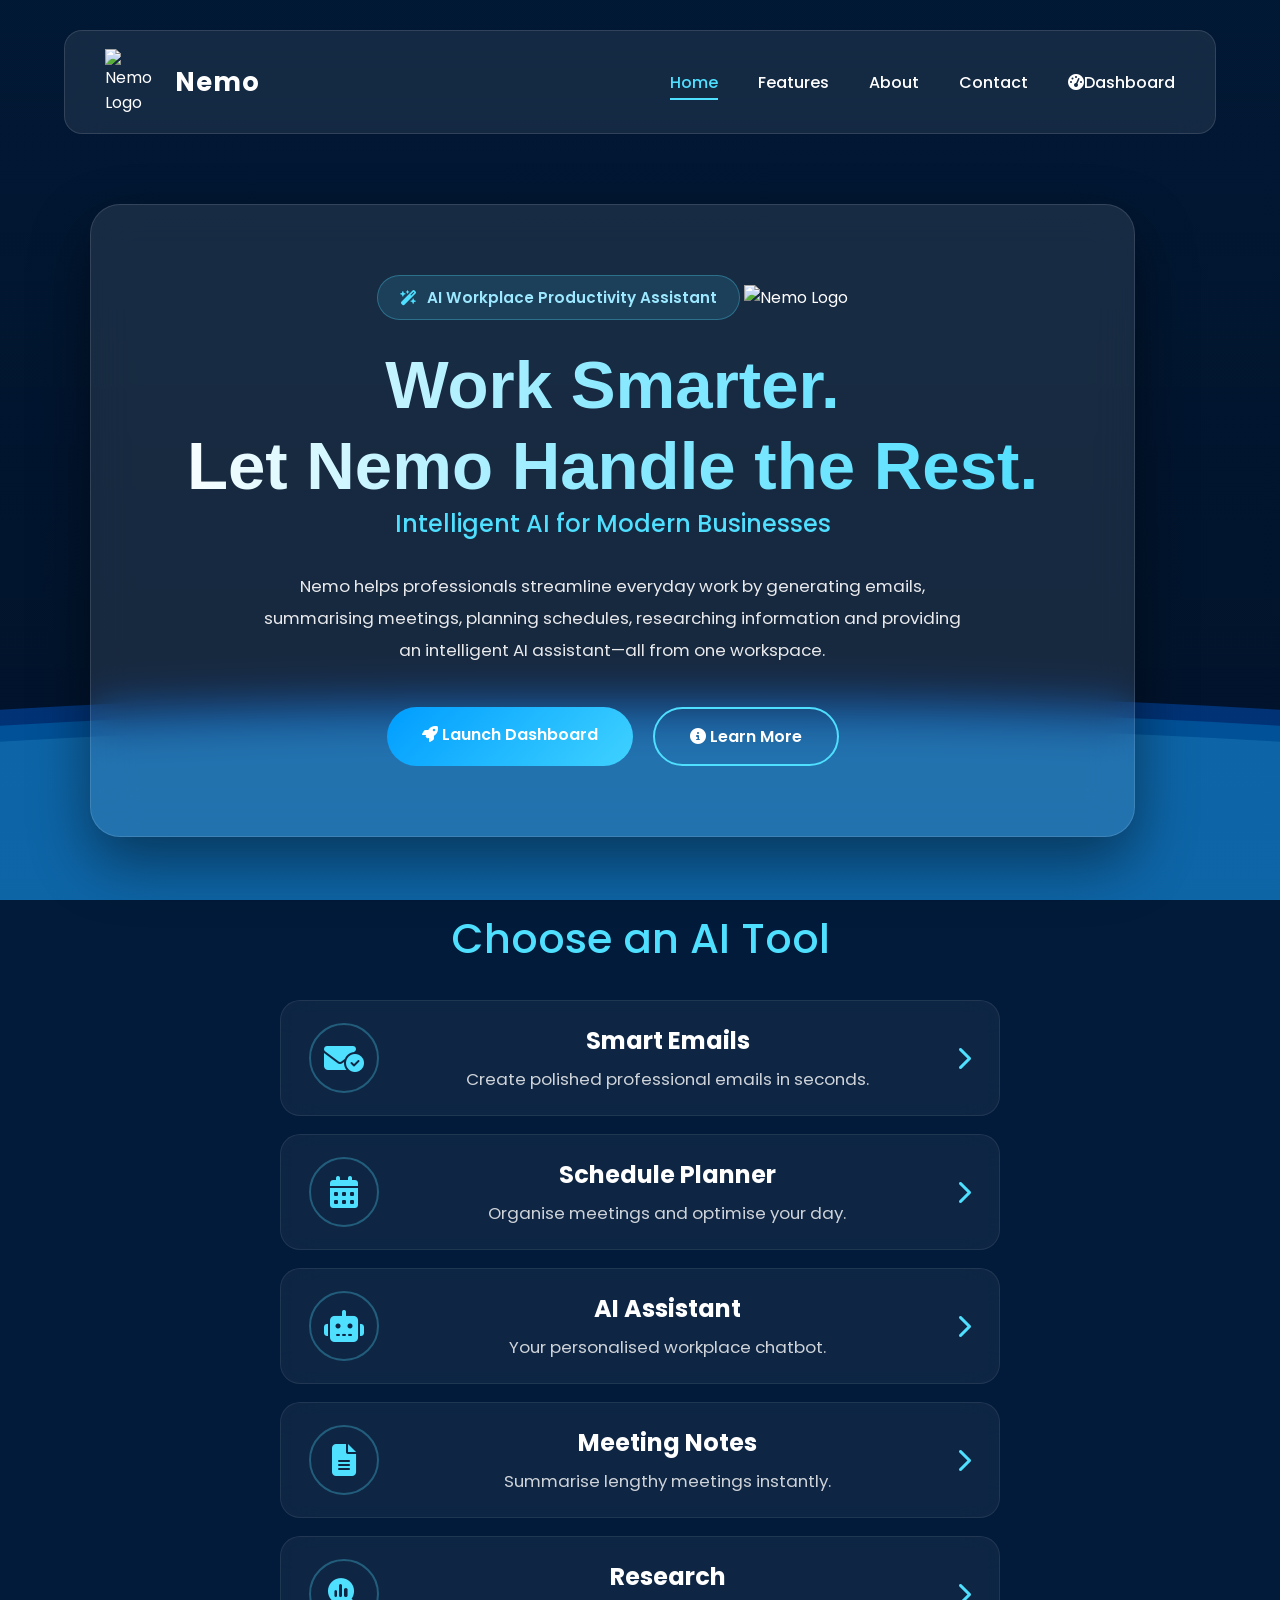
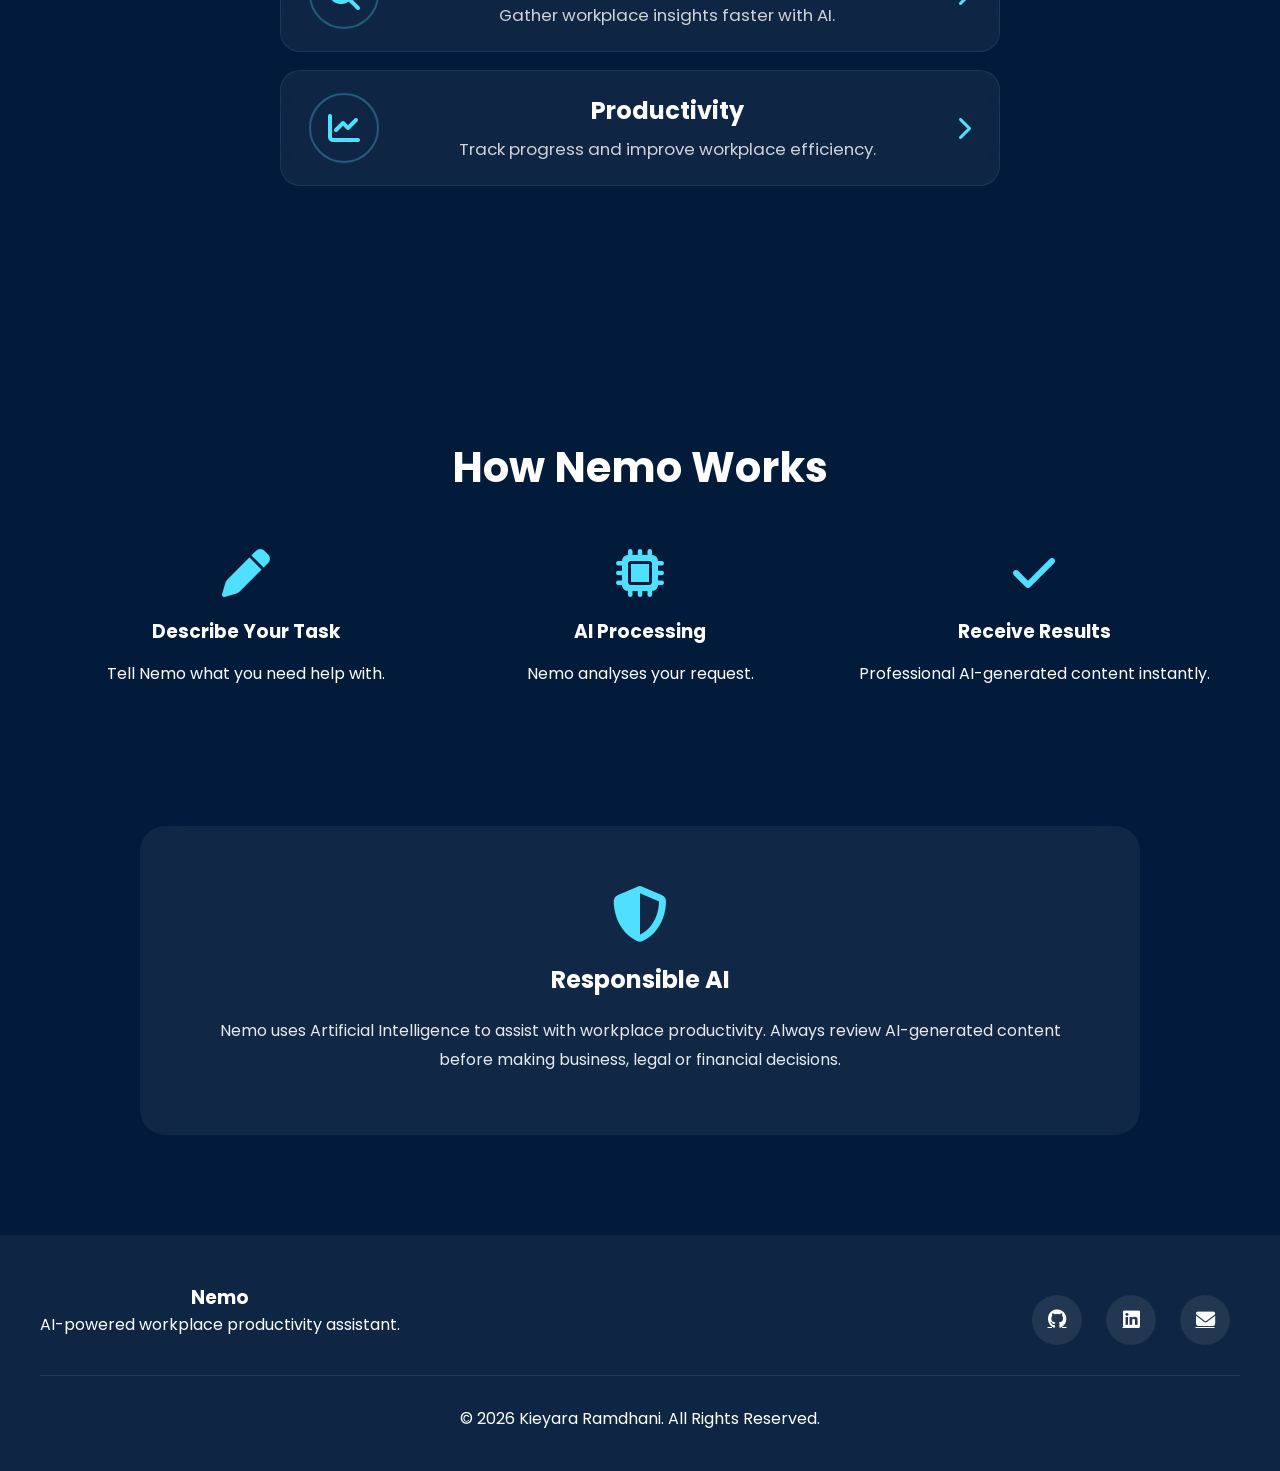
==== commit dd1274be: "Feat: changes to order style" ====
--- a/index.html
+++ b/index.html
@@ -85,150 +85,175 @@
 
 <main>
 
-<section class="hero">
-
-    <div class="glass">
-
-        <span class="badge">
-
-            <i class="fa-solid fa-wand-magic-sparkles"></i>
-
-            AI Workplace Productivity Assistant
-
-        </span>
-
-        <img src="Assets/images/nemo_logo.png" class="hero-logo" alt="Nemo Logo">
-
-        <h1>Work Smarter. <br> Let Nemo Handle the Rest.</h1>
-
-        <h2>Intelligent AI for Modern Businesses </h2>
-
-            <p>Generate professional emails, summarise meetings,
-                organise schedules, conduct workplace research and
-                improve productivity using Artificial Intelligence.
-            </p>
-
-        <div class="hero-buttons">
-
-            <a href="dashboard.html" class="primary-btn">
-
-                <i class="fa-solid fa-gauge-high"></i>
-
-                Launch Dashboard
-
-            </a>
-
-            <a href="features.html" class="secondary-btn">
-
-                <i class="fa-solid fa-arrow-down"></i>
-
-                View Features
-
-            </a>
+    <section class="hero">
+
+        <div class="hero-layout">
+
+            <!-- ================= LEFT SIDE ================= -->
+
+            <div class="glass">
+
+                <span class="badge">
+
+                    <i class="fa-solid fa-wand-magic-sparkles"></i>
+
+                    AI Workplace Productivity Assistant
+
+                </span>
+
+                <img src="Assets/images/nemo_logo.png"
+                     class="hero-logo"
+                     alt="Nemo Logo">
+
+                <h1>
+
+                    Work Smarter.<br>
+                    Let Nemo Handle the Rest.
+
+                </h1>
+
+                <h2>
+
+                    Intelligent AI for Modern Businesses
+
+                </h2>
+
+                <p>
+
+                    Nemo helps professionals streamline everyday work by generating
+                    emails, summarising meetings, planning schedules, researching
+                    information and providing an intelligent AI assistant—all from
+                    one workspace.
+
+                </p>
+
+                <div class="hero-buttons">
+
+                    <a href="dashboard.html" class="primary-btn">
+
+                        <i class="fa-solid fa-rocket"></i>
+
+                        Launch Dashboard
+
+                    </a>
+
+                    <a href="about.html" class="secondary-btn">
+
+                        <i class="fa-solid fa-circle-info"></i>
+
+                        Learn More
+
+                    </a>
+
+                </div>
+
+            </div>
+
+            <!-- ================= RIGHT SIDE ================= -->
+
+            <div class="applications">
+
+                <h2>Choose an AI Tool</h2>
+
+                <div class="tool-list">
+
+                    <a href="dashboard.html?tool=email" class="tool-item">
+
+                        <div class="tool-icon">
+                            <i class="fa-solid fa-envelope-circle-check"></i>
+                        </div>
+
+                        <div class="tool-info">
+                            <h3>Smart Emails</h3>
+                            <p>Create polished professional emails in seconds.</p>
+                        </div>
+
+                        <i class="fa-solid fa-chevron-right arrow"></i>
+
+                    </a>
+
+                    <a href="dashboard.html?tool=schedule" class="tool-item">
+
+                        <div class="tool-icon">
+                            <i class="fa-solid fa-calendar-days"></i>
+                        </div>
+
+                        <div class="tool-info">
+                            <h3>Schedule Planner</h3>
+                            <p>Organise meetings and optimise your day.</p>
+                        </div>
+
+                        <i class="fa-solid fa-chevron-right arrow"></i>
+
+                    </a>
+
+                    <a href="dashboard.html?tool=assistant" class="tool-item">
+
+                        <div class="tool-icon">
+                            <i class="fa-solid fa-robot"></i>
+                        </div>
+
+                        <div class="tool-info">
+                            <h3>AI Assistant</h3>
+                            <p>Your personalised workplace chatbot.</p>
+                        </div>
+
+                        <i class="fa-solid fa-chevron-right arrow"></i>
+
+                    </a>
+
+                    <a href="dashboard.html?tool=notes" class="tool-item">
+
+                        <div class="tool-icon">
+                            <i class="fa-solid fa-file-lines"></i>
+                        </div>
+
+                        <div class="tool-info">
+                            <h3>Meeting Notes</h3>
+                            <p>Summarise lengthy meetings instantly.</p>
+                        </div>
+
+                        <i class="fa-solid fa-chevron-right arrow"></i>
+
+                    </a>
+
+                    <a href="dashboard.html?tool=research" class="tool-item">
+
+                        <div class="tool-icon">
+                            <i class="fa-solid fa-magnifying-glass-chart"></i>
+                        </div>
+
+                        <div class="tool-info">
+                            <h3>Research</h3>
+                            <p>Gather workplace insights faster with AI.</p>
+                        </div>
+
+                        <i class="fa-solid fa-chevron-right arrow"></i>
+
+                    </a>
+
+                    <a href="dashboard.html?tool=productivity" class="tool-item">
+
+                        <div class="tool-icon">
+                            <i class="fa-solid fa-chart-line"></i>
+                        </div>
+
+                        <div class="tool-info">
+                            <h3>Productivity</h3>
+                            <p>Track progress and improve workplace efficiency.</p>
+                        </div>
+
+                        <i class="fa-solid fa-chevron-right arrow"></i>
+
+                    </a>
+
+                </div>
+
+            </div>
 
         </div>
 
-    </div>
-<div class="applications">
-
-    <h2>Choose an AI Tool</h2>
-
-    <div class="tool-list">
-
-        <a href="dashboard.html?tool=email" class="tool-item">
-
-            <div class="tool-icon">
-                <i class="fa-solid fa-envelope-circle-check"></i>
-            </div>
-
-            <div class="tool-info">
-                <h3>Smart Emails</h3>
-                <p>Create polished professional emails in seconds.</p>
-            </div>
-
-            <i class="fa-solid fa-chevron-right arrow"></i>
-
-        </a>
-
-        <a href="dashboard.html?tool=schedule" class="tool-item">
-
-            <div class="tool-icon">
-                <i class="fa-solid fa-calendar-days"></i>
-            </div>
-
-            <div class="tool-info">
-                <h3>Schedule Planner</h3>
-                <p>Organise meetings and optimise your day.</p>
-            </div>
-
-            <i class="fa-solid fa-chevron-right arrow"></i>
-
-        </a>
-
-        <a href="dashboard.html?tool=assistant" class="tool-item">
-
-            <div class="tool-icon">
-                <i class="fa-solid fa-robot"></i>
-            </div>
-
-            <div class="tool-info">
-                <h3>AI Assistant</h3>
-                <p>Your personalised workplace chatbot.</p>
-            </div>
-
-            <i class="fa-solid fa-chevron-right arrow"></i>
-
-        </a>
-
-        <a href="dashboard.html?tool=notes" class="tool-item">
-
-            <div class="tool-icon">
-                <i class="fa-solid fa-file-lines"></i>
-            </div>
-
-            <div class="tool-info">
-                <h3>Meeting Notes</h3>
-                <p>Summarise lengthy meetings instantly.</p>
-            </div>
-
-            <i class="fa-solid fa-chevron-right arrow"></i>
-
-        </a>
-
-        <a href="dashboard.html?tool=research" class="tool-item">
-
-            <div class="tool-icon">
-                <i class="fa-solid fa-magnifying-glass-chart"></i>
-            </div>
-
-            <div class="tool-info">
-                <h3>Research</h3>
-                <p>Gather workplace insights faster with AI.</p>
-            </div>
-
-            <i class="fa-solid fa-chevron-right arrow"></i>
-
-        </a>
-
-        <a href="dashboard.html?tool=productivity" class="tool-item">
-
-            <div class="tool-icon">
-                <i class="fa-solid fa-chart-line"></i>
-            </div>
-
-            <div class="tool-info">
-                <h3>Productivity</h3>
-                <p>Track progress and improve workplace efficiency.</p>
-            </div>
-
-            <i class="fa-solid fa-chevron-right arrow"></i>
-
-        </a>
-
-    </div>
-
-</div>
-</section>
+    </section>
 
 </main>
 
@@ -290,9 +315,7 @@
 
     <!-- ================= FOOTER ================= -->
 
-    <footer>
-
-       <footer>
+<footer>
 
 <div class="footer-content">
 
--- a/css/style.css
+++ b/css/style.css
@@ -1004,13 +1004,137 @@
 
 }
 
-.app-grid{
-
-    display:grid;
-
-    grid-template-columns:repeat(auto-fit,minmax(240px,1fr));
-
-    gap:25px;
+/* ===============================
+   APPLICATION SELECTOR
+================================ */
+
+.applications{
+
+    width:100%;
+
+    max-width:720px;
+
+}
+
+.applications h2{
+
+    color:#4fdfff;
+
+    font-size:2.6rem;
+
+    margin-bottom:30px;
+
+}
+
+.tool-list{
+
+    display:flex;
+
+    flex-direction:column;
+
+    gap:18px;
+
+}
+
+.tool-item{
+
+    display:flex;
+
+    align-items:center;
+
+    gap:22px;
+
+    text-decoration:none;
+
+    color:white;
+
+    padding:22px 28px;
+
+    border-radius:20px;
+
+    background:rgba(255,255,255,.05);
+
+    backdrop-filter:blur(18px);
+
+    border:1px solid rgba(255,255,255,.08);
+
+    transition:.35s;
+
+}
+
+.tool-item:hover{
+
+    transform:translateX(10px);
+
+    border-color:#4fdfff;
+
+    box-shadow:0 15px 40px rgba(0,180,255,.35);
+
+}
+
+.tool-icon{
+
+    width:70px;
+
+    height:70px;
+
+    border-radius:50%;
+
+    display:flex;
+
+    justify-content:center;
+
+    align-items:center;
+
+    border:2px solid rgba(79,223,255,.3);
+
+    flex-shrink:0;
+
+}
+
+.tool-icon i{
+
+    font-size:2rem;
+
+    color:#4fdfff;
+
+}
+
+.tool-info{
+
+    flex:1;
+
+}
+
+.tool-info h3{
+
+    font-size:1.5rem;
+
+    margin-bottom:8px;
+
+}
+
+.tool-info p{
+
+    opacity:.8;
+
+    line-height:1.6;
+
+}
+
+.arrow{
+
+    color:#4fdfff;
+
+    font-size:1.5rem;
+
+    transition:.3s;
+
+}
+
+.tool-item:hover .arrow{
+
+    transform:translateX(8px);
 
 }
 
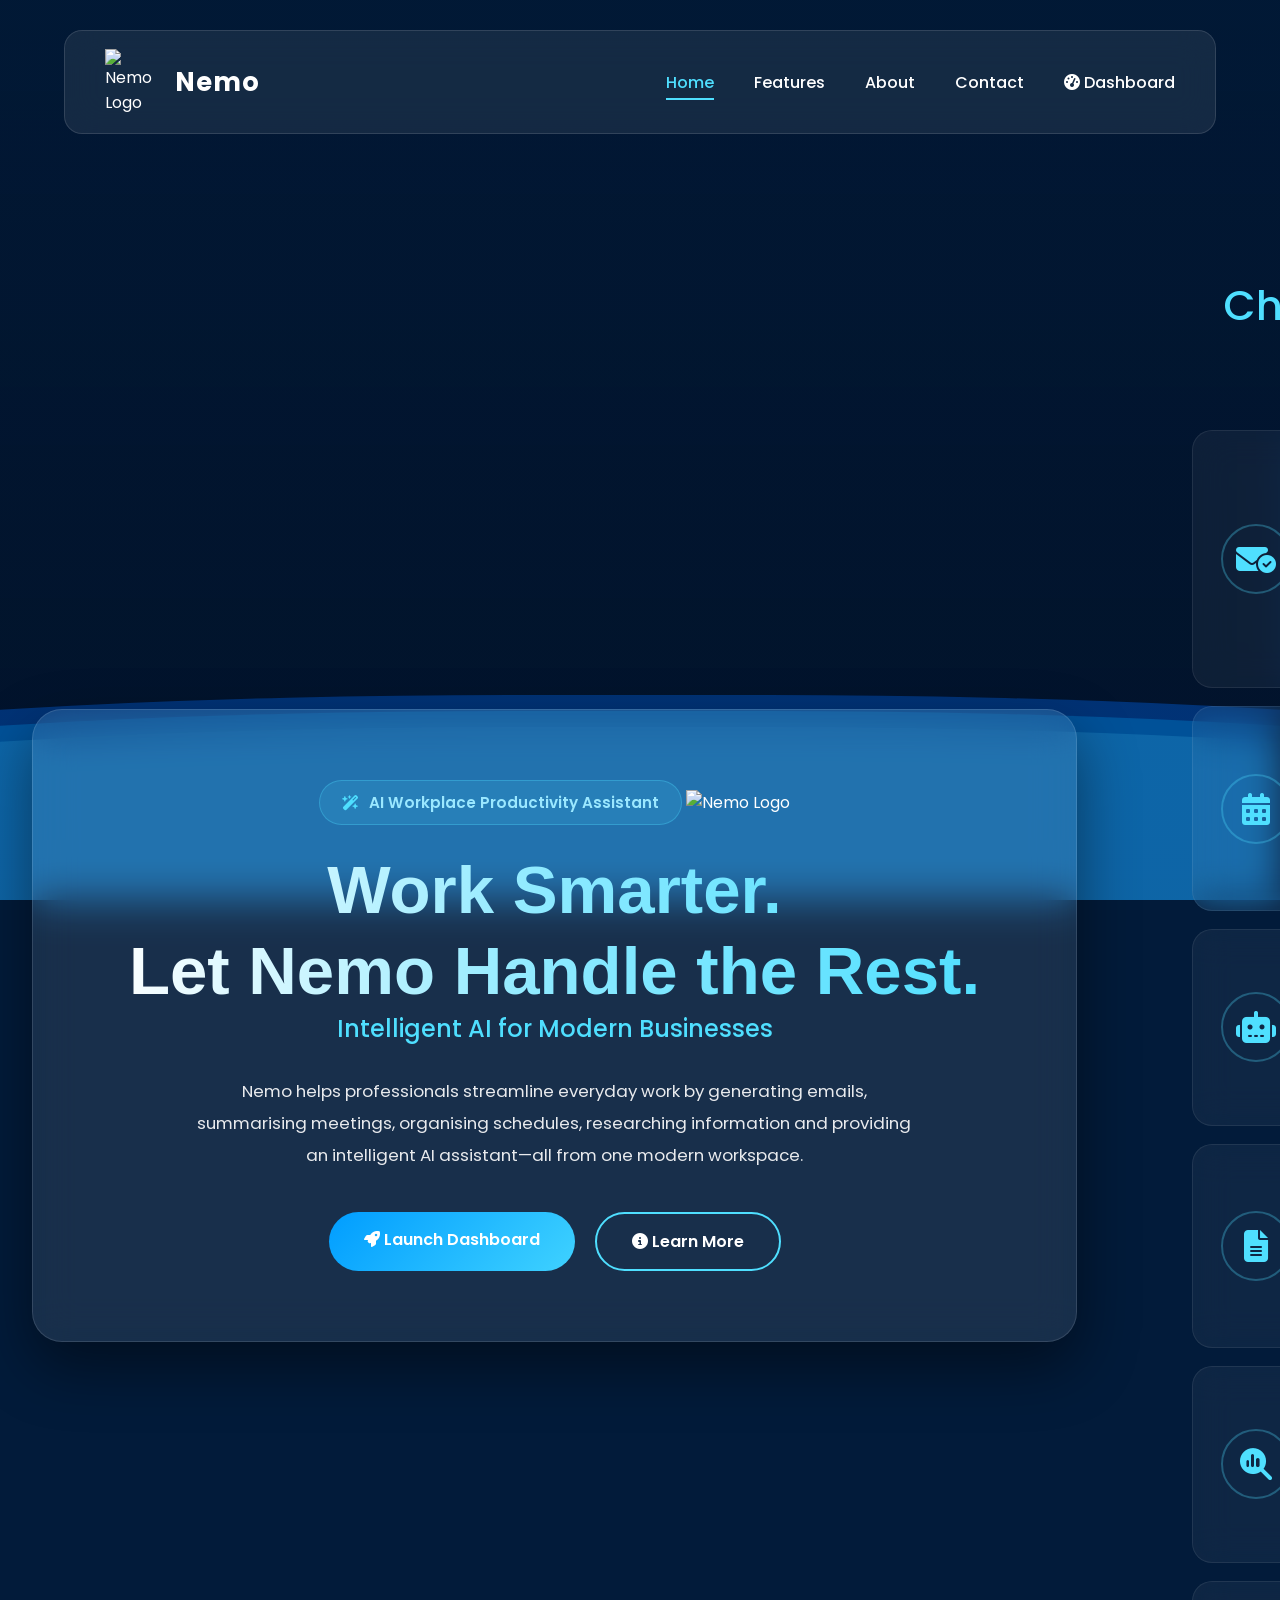
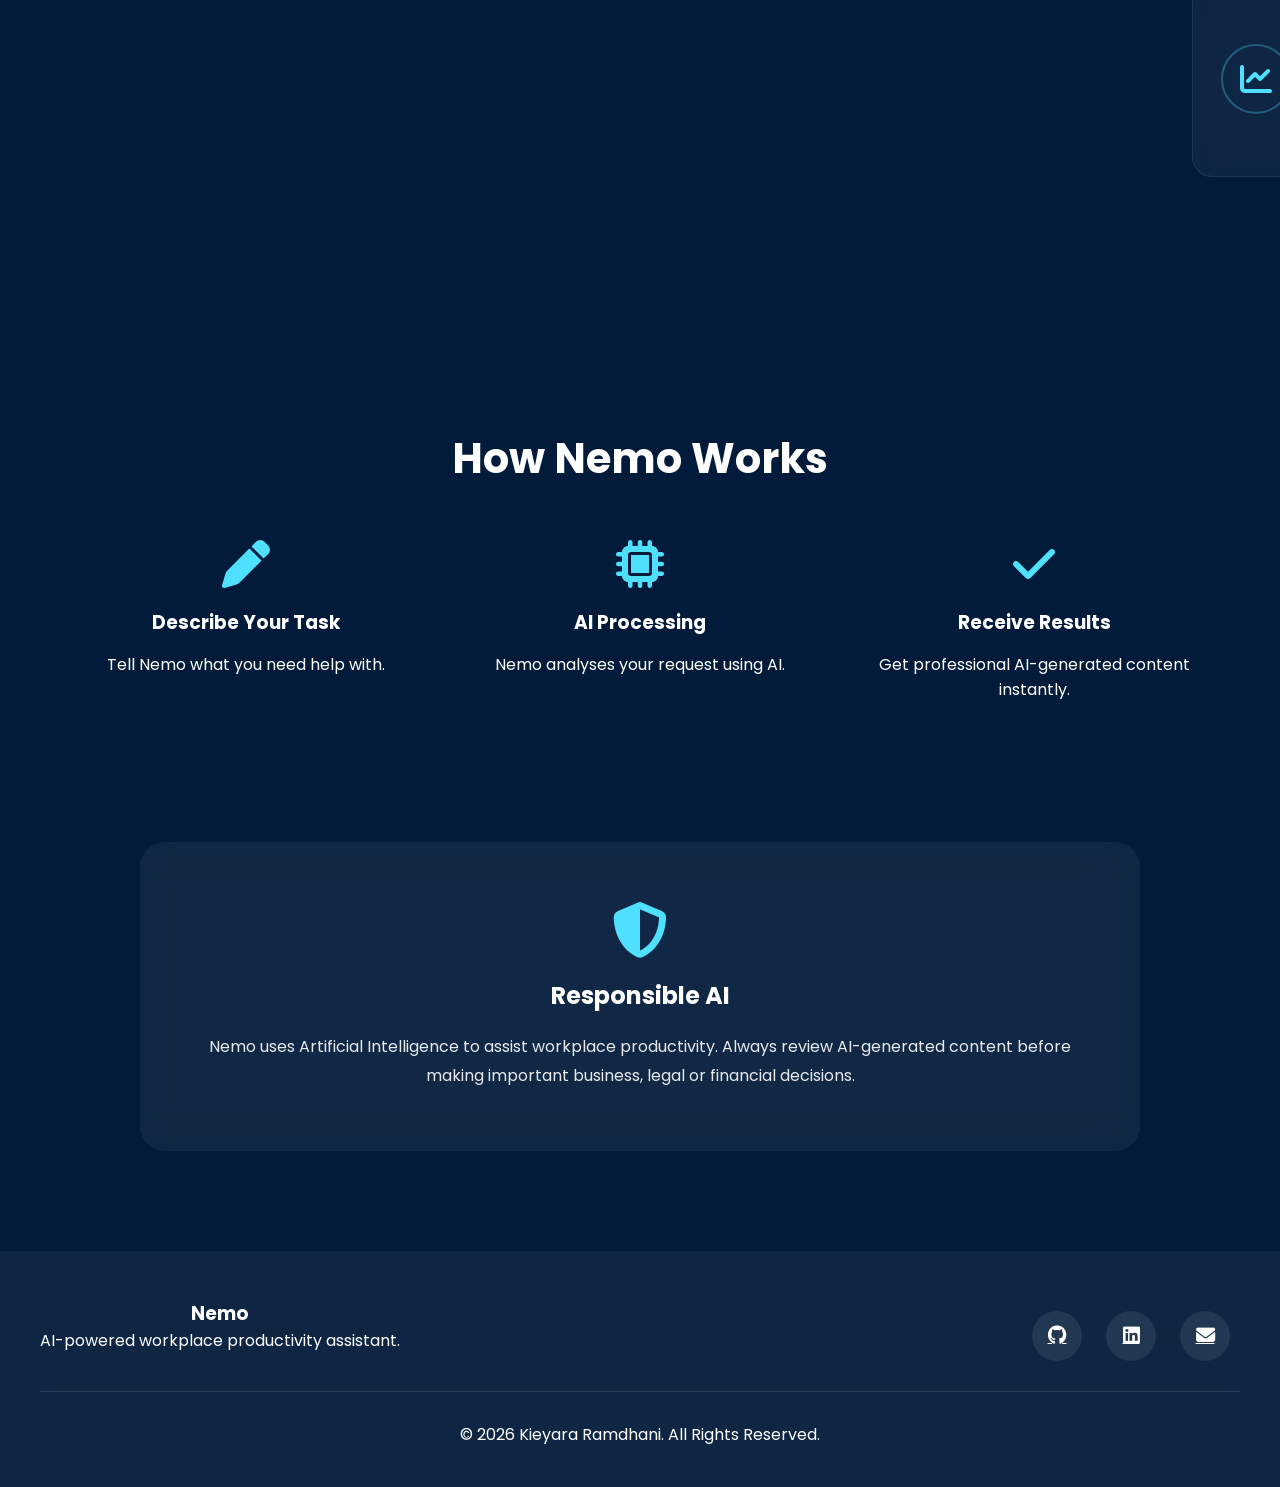
==== commit f083c11b: "Feat: New index format" ====
--- a/index.html
+++ b/index.html
@@ -13,7 +13,7 @@
     <!-- Favicon -->
     <link rel="icon" href="Assets/images/nemo_logo.png">
 
-    <!-- Google Font -->
+    <!-- Google Fonts -->
     <link href="https://fonts.googleapis.com/css2?family=Poppins:wght@300;400;500;600;700;800&display=swap" rel="stylesheet">
 
     <!-- Font Awesome -->
@@ -29,21 +29,19 @@
 
 <body>
 
-    <!-- Animated Background -->
+    <!-- ================= BACKGROUND ================= -->
+
     <div id="bg"></div>
+
     <div class="overlay"></div>
 
     <div class="ocean">
-
-    <div class="wave wave1"></div>
-
-    <div class="wave wave2"></div>
-
-    <div class="wave wave3"></div>
-
-</div>
-
-<div class="skyline"></div>
+        <div class="wave wave1"></div>
+        <div class="wave wave2"></div>
+        <div class="wave wave3"></div>
+    </div>
+
+    <div class="skyline"></div>
 
     <!-- ================= HEADER ================= -->
 
@@ -52,11 +50,8 @@
         <nav class="navbar">
 
             <div class="logo">
-
                 <img src="Assets/images/nemo_logo.png" alt="Nemo Logo">
-
                 <h2>Nemo</h2>
-
             </div>
 
             <ul class="nav-links">
@@ -69,292 +64,272 @@
 
                 <li><a href="contact.html">Contact</a></li>
 
-                <li><a href="dashboard.html"><i class="fa-solid fa-gauge-high"></i>Dashboard</a>
-
-</li>
+                <li>
+                    <a href="dashboard.html">
+                        <i class="fa-solid fa-gauge-high"></i>
+                        Dashboard
+                    </a>
+                </li>
 
             </ul>
 
-</li>
-
         </nav>
 
     </header>
 
     <!-- ================= HERO ================= -->
 
-<main>
-
-    <section class="hero">
-
-        <div class="hero-layout">
-
-            <!-- ================= LEFT SIDE ================= -->
-
-            <div class="glass">
-
-                <span class="badge">
-
-                    <i class="fa-solid fa-wand-magic-sparkles"></i>
-
-                    AI Workplace Productivity Assistant
-
-                </span>
-
-                <img src="Assets/images/nemo_logo.png"
-                     class="hero-logo"
-                     alt="Nemo Logo">
-
-                <h1>
-
-                    Work Smarter.<br>
-                    Let Nemo Handle the Rest.
-
-                </h1>
-
-                <h2>
-
-                    Intelligent AI for Modern Businesses
-
-                </h2>
-
-                <p>
-
-                    Nemo helps professionals streamline everyday work by generating
-                    emails, summarising meetings, planning schedules, researching
-                    information and providing an intelligent AI assistant—all from
-                    one workspace.
-
-                </p>
-
-                <div class="hero-buttons">
-
-                    <a href="dashboard.html" class="primary-btn">
-
-                        <i class="fa-solid fa-rocket"></i>
-
-                        Launch Dashboard
-
-                    </a>
-
-                    <a href="about.html" class="secondary-btn">
-
-                        <i class="fa-solid fa-circle-info"></i>
-
-                        Learn More
-
-                    </a>
+    <main>
+
+        <section class="hero">
+
+            <div class="hero-layout">
+
+                <!-- LEFT PANEL -->
+
+                <div class="glass">
+
+                    <span class="badge">
+                        <i class="fa-solid fa-wand-magic-sparkles"></i>
+                        AI Workplace Productivity Assistant
+                    </span>
+
+                    <img src="Assets/images/nemo_logo.png"
+                        alt="Nemo Logo"
+                        class="hero-logo">
+
+                    <h1>
+                        Work Smarter.<br>
+                        Let Nemo Handle the Rest.
+                    </h1>
+
+                    <h2>Intelligent AI for Modern Businesses</h2>
+
+                    <p>
+                        Nemo helps professionals streamline everyday work by generating
+                        emails, summarising meetings, organising schedules, researching
+                        information and providing an intelligent AI assistant—all from
+                        one modern workspace.
+                    </p>
+
+                    <div class="hero-buttons">
+
+                        <a href="dashboard.html" class="primary-btn">
+                            <i class="fa-solid fa-rocket"></i>
+                            Launch Dashboard
+                        </a>
+
+                        <a href="about.html" class="secondary-btn">
+                            <i class="fa-solid fa-circle-info"></i>
+                            Learn More
+                        </a>
+
+                    </div>
 
                 </div>
 
-            </div>
-
-            <!-- ================= RIGHT SIDE ================= -->
-
-            <div class="applications">
-
-                <h2>Choose an AI Tool</h2>
-
-                <div class="tool-list">
-
-                    <a href="dashboard.html?tool=email" class="tool-item">
-
-                        <div class="tool-icon">
-                            <i class="fa-solid fa-envelope-circle-check"></i>
-                        </div>
-
-                        <div class="tool-info">
-                            <h3>Smart Emails</h3>
-                            <p>Create polished professional emails in seconds.</p>
-                        </div>
-
-                        <i class="fa-solid fa-chevron-right arrow"></i>
-
-                    </a>
-
-                    <a href="dashboard.html?tool=schedule" class="tool-item">
-
-                        <div class="tool-icon">
-                            <i class="fa-solid fa-calendar-days"></i>
-                        </div>
-
-                        <div class="tool-info">
-                            <h3>Schedule Planner</h3>
-                            <p>Organise meetings and optimise your day.</p>
-                        </div>
-
-                        <i class="fa-solid fa-chevron-right arrow"></i>
-
-                    </a>
-
-                    <a href="dashboard.html?tool=assistant" class="tool-item">
-
-                        <div class="tool-icon">
-                            <i class="fa-solid fa-robot"></i>
-                        </div>
-
-                        <div class="tool-info">
-                            <h3>AI Assistant</h3>
-                            <p>Your personalised workplace chatbot.</p>
-                        </div>
-
-                        <i class="fa-solid fa-chevron-right arrow"></i>
-
-                    </a>
-
-                    <a href="dashboard.html?tool=notes" class="tool-item">
-
-                        <div class="tool-icon">
-                            <i class="fa-solid fa-file-lines"></i>
-                        </div>
-
-                        <div class="tool-info">
-                            <h3>Meeting Notes</h3>
-                            <p>Summarise lengthy meetings instantly.</p>
-                        </div>
-
-                        <i class="fa-solid fa-chevron-right arrow"></i>
-
-                    </a>
-
-                    <a href="dashboard.html?tool=research" class="tool-item">
-
-                        <div class="tool-icon">
-                            <i class="fa-solid fa-magnifying-glass-chart"></i>
-                        </div>
-
-                        <div class="tool-info">
-                            <h3>Research</h3>
-                            <p>Gather workplace insights faster with AI.</p>
-                        </div>
-
-                        <i class="fa-solid fa-chevron-right arrow"></i>
-
-                    </a>
-
-                    <a href="dashboard.html?tool=productivity" class="tool-item">
-
-                        <div class="tool-icon">
-                            <i class="fa-solid fa-chart-line"></i>
-                        </div>
-
-                        <div class="tool-info">
-                            <h3>Productivity</h3>
-                            <p>Track progress and improve workplace efficiency.</p>
-                        </div>
-
-                        <i class="fa-solid fa-chevron-right arrow"></i>
-
-                    </a>
+                <!-- RIGHT PANEL -->
+
+                <aside class="applications">
+
+                    <h2>Choose an AI Tool</h2>
+
+                    <div class="tool-list">
+
+                        <a href="dashboard.html?tool=email" class="tool-item">
+
+                            <div class="tool-icon">
+                                <i class="fa-solid fa-envelope-circle-check"></i>
+                            </div>
+
+                            <div class="tool-info">
+                                <h3>Smart Emails</h3>
+                                <p>Create polished professional emails instantly.</p>
+                            </div>
+
+                            <i class="fa-solid fa-chevron-right arrow"></i>
+
+                        </a>
+
+                        <a href="dashboard.html?tool=schedule" class="tool-item">
+
+                            <div class="tool-icon">
+                                <i class="fa-solid fa-calendar-days"></i>
+                            </div>
+
+                            <div class="tool-info">
+                                <h3>Schedule Planner</h3>
+                                <p>Plan meetings and manage your day.</p>
+                            </div>
+
+                            <i class="fa-solid fa-chevron-right arrow"></i>
+
+                        </a>
+
+                        <a href="dashboard.html?tool=assistant" class="tool-item">
+
+                            <div class="tool-icon">
+                                <i class="fa-solid fa-robot"></i>
+                            </div>
+
+                            <div class="tool-info">
+                                <h3>AI Assistant</h3>
+                                <p>Chat with your intelligent workplace assistant.</p>
+                            </div>
+
+                            <i class="fa-solid fa-chevron-right arrow"></i>
+
+                        </a>
+
+                        <a href="dashboard.html?tool=notes" class="tool-item">
+
+                            <div class="tool-icon">
+                                <i class="fa-solid fa-file-lines"></i>
+                            </div>
+
+                            <div class="tool-info">
+                                <h3>Meeting Notes</h3>
+                                <p>Summarise meetings in seconds.</p>
+                            </div>
+
+                            <i class="fa-solid fa-chevron-right arrow"></i>
+
+                        </a>
+
+                        <a href="dashboard.html?tool=research" class="tool-item">
+
+                            <div class="tool-icon">
+                                <i class="fa-solid fa-magnifying-glass-chart"></i>
+                            </div>
+
+                            <div class="tool-info">
+                                <h3>Research</h3>
+                                <p>Find reliable workplace insights quickly.</p>
+                            </div>
+
+                            <i class="fa-solid fa-chevron-right arrow"></i>
+
+                        </a>
+
+                        <a href="dashboard.html?tool=productivity" class="tool-item">
+
+                            <div class="tool-icon">
+                                <i class="fa-solid fa-chart-line"></i>
+                            </div>
+
+                            <div class="tool-info">
+                                <h3>Productivity</h3>
+                                <p>Track performance and improve efficiency.</p>
+                            </div>
+
+                            <i class="fa-solid fa-chevron-right arrow"></i>
+
+                        </a>
+
+                    </div>
+
+                </aside>
+
+            </div>
+
+        </section>
+
+        <!-- ================= HOW NEMO WORKS ================= -->
+
+        <section class="workflow">
+
+            <h2>How Nemo Works</h2>
+
+            <div class="workflow-grid">
+
+                <div class="workflow-card">
+
+                    <i class="fa-solid fa-pen"></i>
+
+                    <h3>Describe Your Task</h3>
+
+                    <p>Tell Nemo what you need help with.</p>
 
                 </div>
 
+                <div class="workflow-card">
+
+                    <i class="fa-solid fa-microchip"></i>
+
+                    <h3>AI Processing</h3>
+
+                    <p>Nemo analyses your request using AI.</p>
+
+                </div>
+
+                <div class="workflow-card">
+
+                    <i class="fa-solid fa-check"></i>
+
+                    <h3>Receive Results</h3>
+
+                    <p>Get professional AI-generated content instantly.</p>
+
+                </div>
+
+            </div>
+
+        </section>
+
+        <!-- ================= RESPONSIBLE AI ================= -->
+
+        <section class="responsible-ai">
+
+            <i class="fa-solid fa-shield-halved"></i>
+
+            <h2>Responsible AI</h2>
+
+            <p>
+                Nemo uses Artificial Intelligence to assist workplace productivity.
+                Always review AI-generated content before making important
+                business, legal or financial decisions.
+            </p>
+
+        </section>
+
+    </main>
+
+    <!-- ================= FOOTER ================= -->
+
+    <footer>
+
+        <div class="footer-content">
+
+            <div>
+
+                <h3>Nemo</h3>
+
+                <p>AI-powered workplace productivity assistant.</p>
+
+            </div>
+
+            <div class="socials">
+
+                <a href="#"><i class="fab fa-github"></i></a>
+
+                <a href="#"><i class="fab fa-linkedin"></i></a>
+
+                <a href="#"><i class="fa-solid fa-envelope"></i></a>
+
             </div>
 
         </div>
 
-    </section>
-
-</main>
-
-    <section class="workflow">
-
-<h2>How Nemo Works</h2>
-
-<div class="workflow-grid"><div>
-
-    <i class="fa-solid fa-pen"></i>
-
-<h3>Describe Your Task</h3>
-
-<p>Tell Nemo what you need help with.</p>
-
-</div>
-
-<div>
-
-<i class="fa-solid fa-microchip"></i>
-
-<h3>AI Processing</h3>
-
-<p>Nemo analyses your request.</p>
-
-</div>
-
-<div>
-
-<i class="fa-solid fa-check"></i>
-
-<h3>Receive Results</h3>
-
-<p>Professional AI-generated content instantly.</p>
-
-</div>
-
-</div>
-
-</section>
-
-<section class="responsible-ai">
-
-<i class="fa-solid fa-shield-halved"></i>
-
-<h2>Responsible AI</h2>
-
-<p>
-
-Nemo uses Artificial Intelligence to assist with workplace
-productivity.
-
-Always review AI-generated content before making
-business, legal or financial decisions.
-
-</p>
-
-</section>
-
-    <!-- ================= FOOTER ================= -->
-
-<footer>
-
-<div class="footer-content">
-
-<div>
-
-<h3>Nemo</h3>
-
-<p>
-
-AI-powered workplace productivity assistant.
-
-</p>
-
-</div>
-
-<div class="socials">
-
-<a href="#"><i class="fab fa-github"></i></a>
-
-<a href="#"><i class="fab fa-linkedin"></i></a>
-
-<a href="#"><i class="fa-solid fa-envelope"></i></a>
-
-</div>
-
-</div>
-
-<hr>
-
-<p>
-
-© 2026 Kieyara Ramdhani.
-All Rights Reserved.
-
-</p>
-
-</footer>
+        <hr>
+
+        <p>
+            © 2026 Kieyara Ramdhani. All Rights Reserved.
+        </p>
+
+    </footer>
 
     <!-- JavaScript -->
+
     <script src="js/background.js"></script>
     <script src="js/main.js"></script>
 
--- a/css/style.css
+++ b/css/style.css
@@ -164,15 +164,11 @@
 
 .hero{
 
-    min-height:90vh;
+    min-height:70vh;
 
     display:flex;
 
-    justify-content:center;
-
     align-items:center;
-
-    padding:40px;
 
 }
 
@@ -1190,4 +1186,37 @@
 
     line-height:1.7;
 
+}
+.hero-layout{
+
+    display:grid;
+
+    grid-template-columns:1.1fr .9fr;
+
+    align-items:center;
+
+    gap:60px;
+
+    width:95%;
+
+    max-width:1500px;
+
+    margin:auto;
+
+}
+
+@media(max-width:1100px){
+
+.hero-layout{
+
+    grid-template-columns:1fr;
+
+}
+
+.applications{
+
+    max-width:100%;
+
+}
+
 }
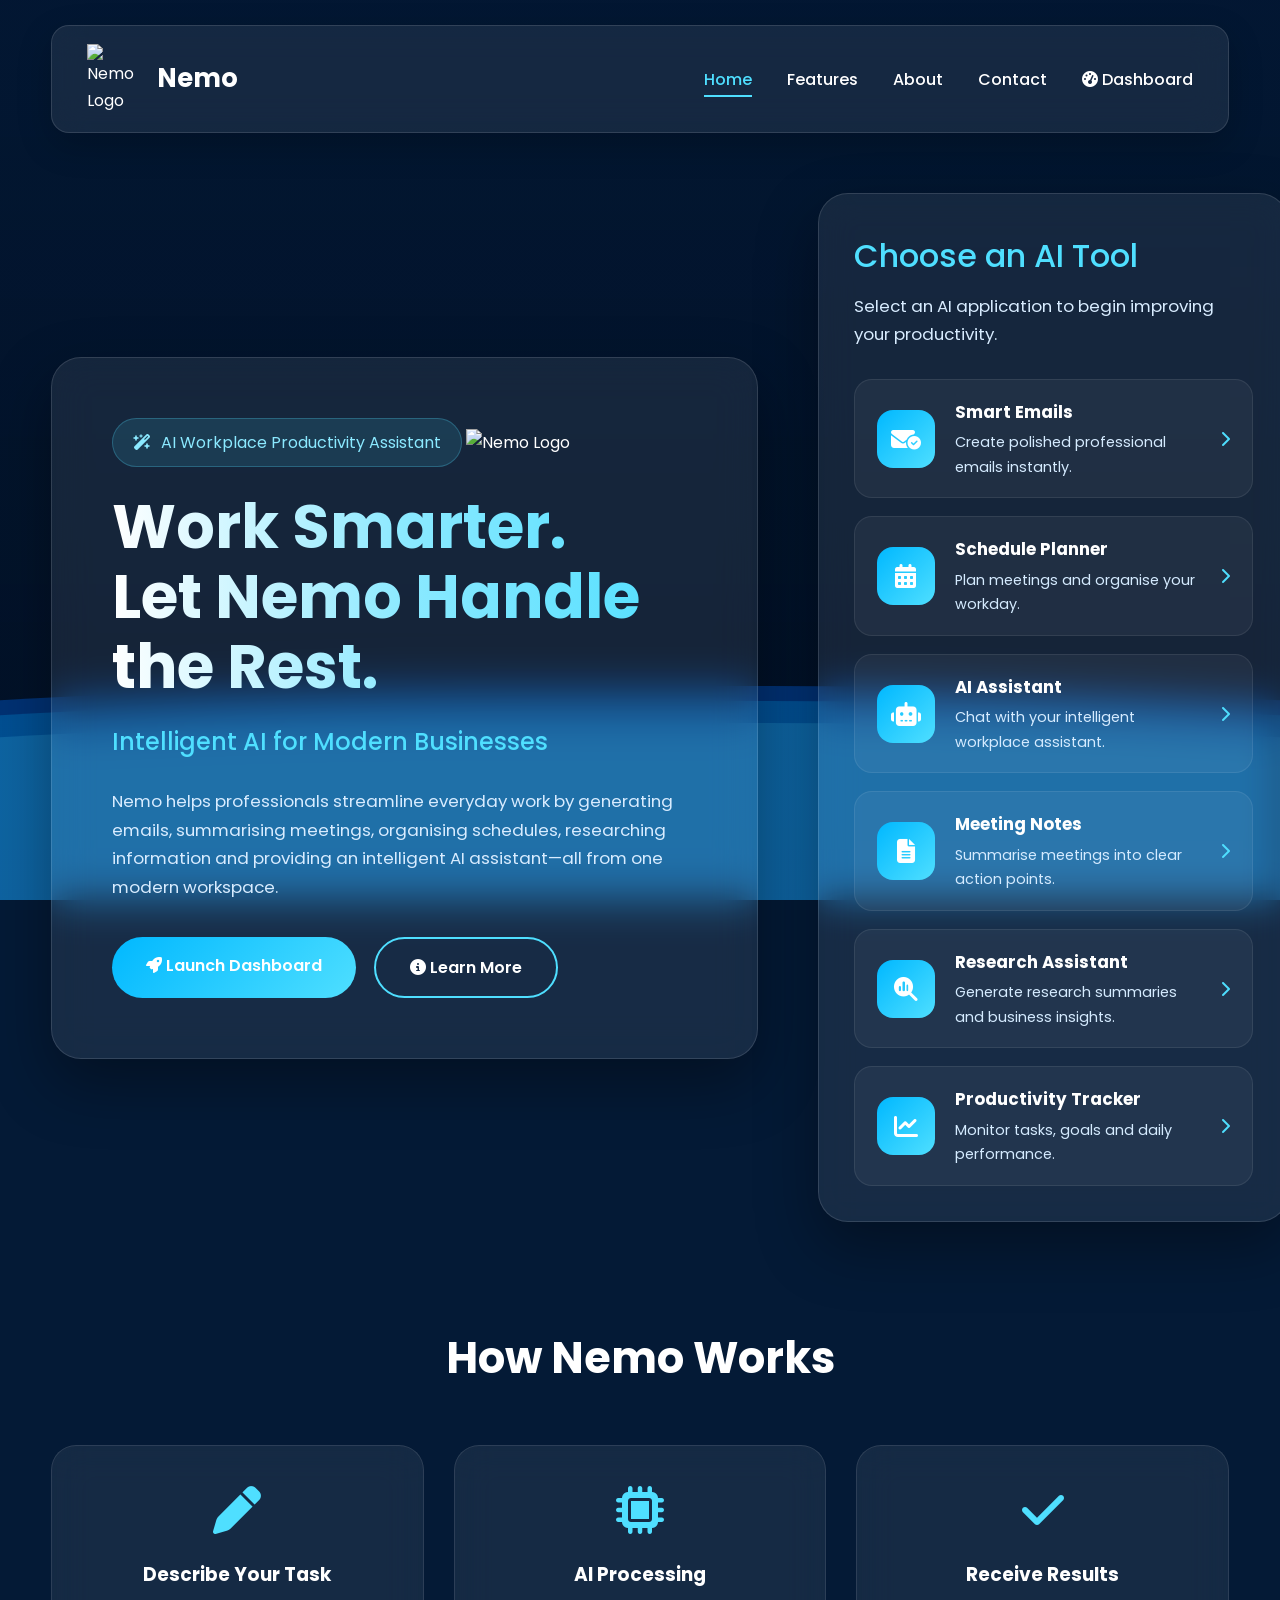
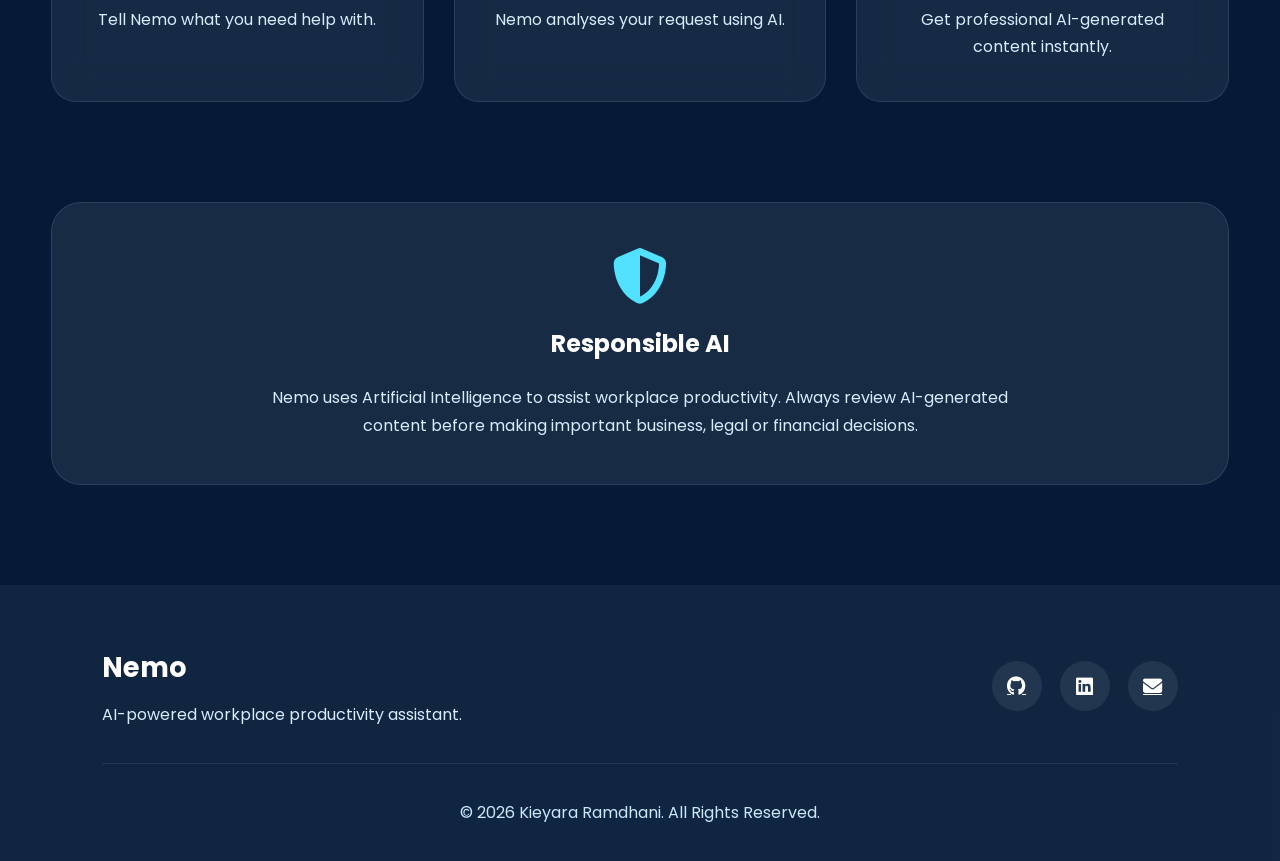
==== commit afe4f358: "Feat: Changes to reference links" ====
--- a/index.html
+++ b/index.html
@@ -128,107 +128,121 @@
 
                 </div>
 
-                <!-- RIGHT PANEL -->
-
-                <aside class="applications">
-
-                    <h2>Choose an AI Tool</h2>
-
-                    <div class="tool-list">
-
-                        <a href="dashboard.html?tool=email" class="tool-item">
-
-                            <div class="tool-icon">
-                                <i class="fa-solid fa-envelope-circle-check"></i>
-                            </div>
-
-                            <div class="tool-info">
-                                <h3>Smart Emails</h3>
-                                <p>Create polished professional emails instantly.</p>
-                            </div>
-
-                            <i class="fa-solid fa-chevron-right arrow"></i>
-
-                        </a>
-
-                        <a href="dashboard.html?tool=schedule" class="tool-item">
-
-                            <div class="tool-icon">
-                                <i class="fa-solid fa-calendar-days"></i>
-                            </div>
-
-                            <div class="tool-info">
-                                <h3>Schedule Planner</h3>
-                                <p>Plan meetings and manage your day.</p>
-                            </div>
-
-                            <i class="fa-solid fa-chevron-right arrow"></i>
-
-                        </a>
-
-                        <a href="dashboard.html?tool=assistant" class="tool-item">
-
-                            <div class="tool-icon">
-                                <i class="fa-solid fa-robot"></i>
-                            </div>
-
-                            <div class="tool-info">
-                                <h3>AI Assistant</h3>
-                                <p>Chat with your intelligent workplace assistant.</p>
-                            </div>
-
-                            <i class="fa-solid fa-chevron-right arrow"></i>
-
-                        </a>
-
-                        <a href="dashboard.html?tool=notes" class="tool-item">
-
-                            <div class="tool-icon">
-                                <i class="fa-solid fa-file-lines"></i>
-                            </div>
-
-                            <div class="tool-info">
-                                <h3>Meeting Notes</h3>
-                                <p>Summarise meetings in seconds.</p>
-                            </div>
-
-                            <i class="fa-solid fa-chevron-right arrow"></i>
-
-                        </a>
-
-                        <a href="dashboard.html?tool=research" class="tool-item">
-
-                            <div class="tool-icon">
-                                <i class="fa-solid fa-magnifying-glass-chart"></i>
-                            </div>
-
-                            <div class="tool-info">
-                                <h3>Research</h3>
-                                <p>Find reliable workplace insights quickly.</p>
-                            </div>
-
-                            <i class="fa-solid fa-chevron-right arrow"></i>
-
-                        </a>
-
-                        <a href="dashboard.html?tool=productivity" class="tool-item">
-
-                            <div class="tool-icon">
-                                <i class="fa-solid fa-chart-line"></i>
-                            </div>
-
-                            <div class="tool-info">
-                                <h3>Productivity</h3>
-                                <p>Track performance and improve efficiency.</p>
-                            </div>
-
-                            <i class="fa-solid fa-chevron-right arrow"></i>
-
-                        </a>
-
-                    </div>
-
-                </aside>
+<!-- ================= RIGHT PANEL ================= -->
+
+<aside class="applications">
+
+    <h2>Choose an AI Tool</h2>
+
+    <p>Select an AI application to begin improving your productivity.</p>
+
+    <div class="tool-list">
+
+        <!-- Smart Emails -->
+
+        <a href="apps/email.html" class="tool-item">
+
+            <div class="tool-icon">
+                <i class="fa-solid fa-envelope-circle-check"></i>
+            </div>
+
+            <div class="tool-info">
+                <h3>Smart Emails</h3>
+                <p>Create polished professional emails instantly.</p>
+            </div>
+
+            <i class="fa-solid fa-chevron-right arrow"></i>
+
+        </a>
+
+        <!-- Schedule Planner -->
+
+        <a href="apps/schedule.html" class="tool-item">
+
+            <div class="tool-icon">
+                <i class="fa-solid fa-calendar-days"></i>
+            </div>
+
+            <div class="tool-info">
+                <h3>Schedule Planner</h3>
+                <p>Plan meetings and organise your workday.</p>
+            </div>
+
+            <i class="fa-solid fa-chevron-right arrow"></i>
+
+        </a>
+
+        <!-- AI Assistant -->
+
+        <a href="apps/assistant.html" class="tool-item">
+
+            <div class="tool-icon">
+                <i class="fa-solid fa-robot"></i>
+            </div>
+
+            <div class="tool-info">
+                <h3>AI Assistant</h3>
+                <p>Chat with your intelligent workplace assistant.</p>
+            </div>
+
+            <i class="fa-solid fa-chevron-right arrow"></i>
+
+        </a>
+
+        <!-- Meeting Notes -->
+
+        <a href="apps/notes.html" class="tool-item">
+
+            <div class="tool-icon">
+                <i class="fa-solid fa-file-lines"></i>
+            </div>
+
+            <div class="tool-info">
+                <h3>Meeting Notes</h3>
+                <p>Summarise meetings into clear action points.</p>
+            </div>
+
+            <i class="fa-solid fa-chevron-right arrow"></i>
+
+        </a>
+
+        <!-- Research -->
+
+        <a href="apps/research.html" class="tool-item">
+
+            <div class="tool-icon">
+                <i class="fa-solid fa-magnifying-glass-chart"></i>
+            </div>
+
+            <div class="tool-info">
+                <h3>Research Assistant</h3>
+                <p>Generate research summaries and business insights.</p>
+            </div>
+
+            <i class="fa-solid fa-chevron-right arrow"></i>
+
+        </a>
+
+        <!-- Productivity -->
+
+        <a href="apps/productivity.html" class="tool-item">
+
+            <div class="tool-icon">
+                <i class="fa-solid fa-chart-line"></i>
+            </div>
+
+            <div class="tool-info">
+                <h3>Productivity Tracker</h3>
+                <p>Monitor tasks, goals and daily performance.</p>
+            </div>
+
+            <i class="fa-solid fa-chevron-right arrow"></i>
+
+        </a>
+
+    </div>
+
+</aside>
 
             </div>
 
--- a/css/style.css
+++ b/css/style.css
@@ -1,6 +1,12 @@
-/* ==========================================
-   GOOGLE FONT & RESET
-========================================== */
+/* ==========================================================
+   NEMO AI PRODUCTIVITY ASSISTANT
+   Business × Ocean Theme
+   Part 1 - Global Styles
+==========================================================*/
+
+/*=========================
+    GOOGLE FONT & RESET
+==========================*/
 
 *{
     margin:0;
@@ -12,51 +18,184 @@
     scroll-behavior:smooth;
 }
 
+:root{
+
+    --primary:#00B8FF;
+    --secondary:#4FDFFF;
+    --accent:#8BE9FF;
+
+    --bg:#041A36;
+    --glass:rgba(255,255,255,.08);
+
+    --white:#ffffff;
+    --text:#D8ECFF;
+
+    --shadow:0 25px 60px rgba(0,0,0,.35);
+
+    --radius:24px;
+
+}
+
+/*=========================
+    BODY
+==========================*/
+
 body{
+
     font-family:'Poppins',sans-serif;
-    color:#ffffff;
-    background:#021B3A;
+
+    background:#041A36;
+
+    color:var(--white);
+
     overflow-x:hidden;
+
+    line-height:1.7;
+
     position:relative;
-}
-
-/* ==========================================
-   THREE.JS BACKGROUND
-========================================== */
+
+}
+
+/*=========================
+    THREE.JS
+==========================*/
 
 #bg{
+
     position:fixed;
+
     inset:0;
+
+    z-index:-4;
+
+}
+
+.overlay{
+
+    position:fixed;
+
+    inset:0;
+
+    background:
+
+    linear-gradient(rgba(3,18,40,.78),rgba(3,18,40,.85)),
+    linear-gradient(to bottom,
+    rgba(0,120,255,.18),
+    rgba(0,0,0,.45));
+
     z-index:-3;
-}
-
-/* Dark overlay */
-
-.overlay{
+
+}
+
+/*=========================
+      OCEAN
+==========================*/
+
+.ocean{
+
     position:fixed;
-    inset:0;
-    background:
-    linear-gradient(rgba(2,20,45,.75),rgba(2,20,45,.85)),
-    linear-gradient(to bottom,
-    rgba(0,90,170,.2),
-    rgba(0,0,0,.45));
+
+    left:0;
+
+    bottom:0;
+
+    width:100%;
+
+    height:34vh;
+
+    overflow:hidden;
 
     z-index:-2;
-}
-
-/* ==========================================
-   NAVIGATION
-========================================== */
+
+}
+
+.wave{
+
+    position:absolute;
+
+    width:200%;
+
+    height:100%;
+
+    left:-50%;
+
+    border-radius:45%;
+
+}
+
+.wave1{
+
+    bottom:-30%;
+
+    background:rgba(0,110,255,.35);
+
+    animation:waveMove 16s linear infinite;
+
+}
+
+.wave2{
+
+    bottom:-35%;
+
+    background:rgba(0,180,255,.22);
+
+    animation:waveReverse 24s linear infinite;
+
+}
+
+.wave3{
+
+    bottom:-42%;
+
+    background:rgba(90,220,255,.15);
+
+    animation:waveMove 30s linear infinite;
+
+}
+
+.skyline{
+
+    position:fixed;
+
+    bottom:31vh;
+
+    width:100%;
+
+    height:140px;
+
+    background:url("../Assets/images/skyline.png") repeat-x bottom;
+
+    background-size:contain;
+
+    opacity:.18;
+
+    z-index:-1;
+
+}
+
+/*=========================
+      NAVBAR
+==========================*/
+
+header{
+
+    position:sticky;
+
+    top:20px;
+
+    z-index:999;
+
+}
 
 .navbar{
 
-    width:90%;
-
-    max-width:1300px;
-
-    margin:30px auto;
-
-    padding:18px 40px;
+    width:92%;
+
+    max-width:1400px;
+
+    margin:25px auto;
+
+    padding:18px 35px;
 
     display:flex;
 
@@ -72,6 +211,8 @@
 
     border-radius:18px;
 
+    box-shadow:0 12px 35px rgba(0,0,0,.2);
+
 }
 
 .logo{
@@ -88,7 +229,7 @@
 
     width:55px;
 
-    animation:floatLogo 5s ease-in-out infinite;
+    animation:floatLogo 6s ease-in-out infinite;
 
 }
 
@@ -98,18 +239,16 @@
 
     font-weight:700;
 
-    letter-spacing:1px;
-
 }
 
 .nav-links{
 
     display:flex;
 
-    gap:40px;
-
     list-style:none;
 
+    gap:35px;
+
 }
 
 .nav-links a{
@@ -126,6 +265,12 @@
 
 }
 
+.nav-links a:hover{
+
+    color:var(--secondary);
+
+}
+
 .nav-links a::after{
 
     content:"";
@@ -140,33 +285,47 @@
 
     height:2px;
 
-    background:#4fdfff;
-
-    transition:.4s;
-
-}
-
-.nav-links a:hover{
-
-    color:#4fdfff;
-
-}
-
-.nav-links a:hover::after{
+    background:var(--secondary);
+
+    transition:.35s;
+
+}
+
+.nav-links a:hover::after,
+
+.nav-links .active::after{
 
     width:100%;
 
 }
 
-/* ==========================================
-   HERO
-========================================== */
+.nav-links .active{
+
+    color:var(--secondary);
+
+}
+
+/*=========================
+      HERO
+==========================*/
 
 .hero{
 
-    min-height:70vh;
-
-    display:flex;
+    width:92%;
+
+    max-width:1450px;
+
+    margin:60px auto;
+
+}
+
+.hero-layout{
+
+    display:grid;
+
+    grid-template-columns:60% 40%;
+
+    gap:60px;
 
     align-items:center;
 
@@ -174,15 +333,7 @@
 
 .glass{
 
-    width:1100px;
-
-    max-width:95%;
-
-    padding:70px;
-
-    text-align:center;
-
-    background:rgba(255,255,255,.09);
+    background:var(--glass);
 
     backdrop-filter:blur(20px);
 
@@ -190,39 +341,58 @@
 
     border-radius:30px;
 
-    box-shadow:0 25px 60px rgba(0,0,0,.45);
-
-    animation:floatCard 8s ease-in-out infinite;
-
-    
+    padding:60px;
+
+    box-shadow:var(--shadow);
+
+}
+
+.badge{
+
+    display:inline-flex;
+
+    align-items:center;
+
+    gap:10px;
+
+    padding:10px 20px;
+
+    border-radius:40px;
+
+    background:rgba(79,223,255,.12);
+
+    border:1px solid rgba(79,223,255,.25);
+
+    color:var(--accent);
+
+    margin-bottom:25px;
 
 }
 
 .hero-logo{
 
-    width:150px;
+    width:120px;
+
+    margin-bottom:25px;
+
+}
+
+.hero h1{
+
+    font-size:3.8rem;
+
+    line-height:1.15;
 
     margin-bottom:20px;
-
-}
-
-.hero h1{
-
-    font-size:4.2rem;
-
-    font-weight:800;
-
-    line-height:1.2;
 
     background:linear-gradient(
         90deg,
-        #ffffff,
-        #8be9ff,
-        #4fdfff
+        #fff,
+        #8BE9FF,
+        #4FDFFF
     );
 
     background-clip:text;
-
     -webkit-background-clip:text;
 
     -webkit-text-fill-color:transparent;
@@ -231,992 +401,650 @@
 
 .hero h2{
 
-    color:#4fdfff;
+    color:var(--secondary);
 
     font-weight:500;
 
+    margin-bottom:25px;
+
+}
+
+.hero p{
+
+    color:var(--text);
+
+    font-size:1.05rem;
+
+    max-width:700px;
+
+}
+
+/*=========================
+      BUTTONS
+==========================*/
+
+.hero-buttons{
+
+    margin-top:35px;
+
+    display:flex;
+
+    gap:18px;
+
+    flex-wrap:wrap;
+
+}
+
+.primary-btn,
+
+.secondary-btn{
+
+    padding:15px 34px;
+
+    border-radius:50px;
+
+    text-decoration:none;
+
+    font-weight:600;
+
+    transition:.35s;
+
+}
+
+.primary-btn{
+
+    background:linear-gradient(135deg,var(--primary),var(--secondary));
+
+    color:white;
+
+}
+
+.primary-btn:hover{
+
+    transform:translateY(-5px);
+
+    box-shadow:0 18px 35px rgba(0,180,255,.35);
+
+}
+
+.secondary-btn{
+
+    border:2px solid var(--secondary);
+
+    color:white;
+
+}
+
+.secondary-btn:hover{
+
+    background:var(--secondary);
+
+    color:#06274f;
+
+}
+
+/*=========================
+    ANIMATIONS
+==========================*/
+
+@keyframes floatLogo{
+
+    0%,100%{
+
+        transform:translateY(0);
+
+    }
+
+    50%{
+
+        transform:translateY(-8px);
+
+    }
+
+}
+
+@keyframes waveMove{
+
+    from{
+
+        transform:translateX(0);
+
+    }
+
+    to{
+
+        transform:translateX(-25%);
+
+    }
+
+}
+
+@keyframes waveReverse{
+
+    from{
+
+        transform:translateX(-25%);
+
+    }
+
+    to{
+
+        transform:translateX(0);
+
+    }
+
+}
+
+/*==========================================================
+    APPLICATION PANEL
+==========================================================*/
+
+.applications{
+
+    background:rgba(255,255,255,.08);
+
+    backdrop-filter:blur(18px);
+
+    border:1px solid rgba(255,255,255,.12);
+
+    border-radius:30px;
+
+    padding:35px;
+
+    box-shadow:var(--shadow);
+
+}
+
+.applications h2{
+
+    font-size:2rem;
+
+    margin-bottom:8px;
+
+}
+
+.applications p{
+
+    color:var(--text);
+
     margin-bottom:30px;
 
 }
 
-.hero p{
-
-    width:80%;
+.tool-list{
+
+    display:flex;
+
+    flex-direction:column;
+
+    gap:18px;
+
+}
+
+.tool-item{
+
+    display:flex;
+
+    align-items:center;
+
+    gap:20px;
+
+    padding:18px 22px;
+
+    border-radius:18px;
+
+    background:rgba(255,255,255,.05);
+
+    border:1px solid rgba(255,255,255,.08);
+
+    text-decoration:none;
+
+    color:white;
+
+    transition:.35s;
+
+}
+
+.tool-item:hover{
+
+    background:rgba(79,223,255,.12);
+
+    border-color:var(--secondary);
+
+    transform:translateX(8px);
+
+}
+
+.tool-icon{
+
+    width:58px;
+
+    height:58px;
+
+    border-radius:16px;
+
+    display:flex;
+
+    justify-content:center;
+
+    align-items:center;
+
+    background:linear-gradient(135deg,var(--primary),var(--secondary));
+
+    flex-shrink:0;
+
+}
+
+.tool-icon i{
+
+    font-size:1.5rem;
+
+    color:white;
+
+}
+
+.tool-info{
+
+    flex:1;
+
+}
+
+.tool-info h3{
+
+    margin-bottom:4px;
+
+    font-size:1.05rem;
+
+}
+
+.tool-info p{
+
+    margin:0;
+
+    font-size:.9rem;
+
+    color:#d5ebff;
+
+}
+
+.arrow{
+
+    color:var(--secondary);
+
+    transition:.3s;
+
+}
+
+.tool-item:hover .arrow{
+
+    transform:translateX(6px);
+
+}
+
+/*==========================================================
+    WORKFLOW
+==========================================================*/
+
+.workflow{
+
+    width:92%;
+
+    max-width:1400px;
+
+    margin:100px auto;
+
+    text-align:center;
+
+}
+
+.workflow h2{
+
+    font-size:2.7rem;
+
+    margin-bottom:50px;
+
+}
+
+.workflow-grid{
+
+    display:grid;
+
+    grid-template-columns:repeat(3,1fr);
+
+    gap:30px;
+
+}
+
+.workflow-card{
+
+    background:rgba(255,255,255,.07);
+
+    border-radius:25px;
+
+    padding:40px;
+
+    backdrop-filter:blur(18px);
+
+    border:1px solid rgba(255,255,255,.1);
+
+    transition:.35s;
+
+}
+
+.workflow-card:hover{
+
+    transform:translateY(-10px);
+
+    border-color:var(--secondary);
+
+}
+
+.workflow-card i{
+
+    font-size:3rem;
+
+    color:var(--secondary);
+
+    margin-bottom:25px;
+
+}
+
+.workflow-card h3{
+
+    margin-bottom:15px;
+
+}
+
+.workflow-card p{
+
+    color:var(--text);
+
+}
+
+/*==========================================================
+    RESPONSIBLE AI
+==========================================================*/
+
+.responsible-ai{
+
+    width:92%;
+
+    max-width:1200px;
+
+    margin:90px auto;
+
+    padding:45px;
+
+    text-align:center;
+
+    background:rgba(255,255,255,.08);
+
+    border-radius:30px;
+
+    border:1px solid rgba(255,255,255,.1);
+
+    backdrop-filter:blur(20px);
+
+}
+
+.responsible-ai i{
+
+    font-size:3.5rem;
+
+    color:#52e1ff;
+
+    margin-bottom:20px;
+
+}
+
+.responsible-ai h2{
+
+    margin-bottom:20px;
+
+}
+
+.responsible-ai p{
+
+    color:var(--text);
+
+    max-width:800px;
 
     margin:auto;
 
-    line-height:1.9;
-
-    opacity:.9;
-
-    font-size:1.05rem;
-
-}
-
-/* ==========================================
-   BUTTONS
-========================================== */
+}
+
+/*==========================================================
+    FOOTER
+==========================================================*/
+
+footer{
+
+    margin-top:100px;
+
+    padding:60px 8% 35px;
+
+    background:rgba(255,255,255,.05);
+
+}
+
+.footer-content{
+
+    display:flex;
+
+    justify-content:space-between;
+
+    align-items:center;
+
+    flex-wrap:wrap;
+
+    gap:40px;
+
+}
+
+.footer-content h3{
+
+    font-size:1.7rem;
+
+    margin-bottom:10px;
+
+}
+
+.footer-content p{
+
+    color:var(--text);
+
+}
+
+footer hr{
+
+    margin:35px 0;
+
+    border:none;
+
+    border-top:1px solid rgba(255,255,255,.08);
+
+}
+
+footer>p{
+
+    text-align:center;
+
+    color:#cde7ff;
+
+}
+
+.socials{
+
+    display:flex;
+
+    gap:18px;
+
+}
+
+.socials a{
+
+    width:50px;
+
+    height:50px;
+
+    border-radius:50%;
+
+    display:flex;
+
+    justify-content:center;
+
+    align-items:center;
+
+    background:rgba(255,255,255,.08);
+
+    color:white;
+
+    font-size:1.2rem;
+
+    transition:.35s;
+
+}
+
+.socials a:hover{
+
+    background:var(--secondary);
+
+    color:#03244a;
+
+    transform:translateY(-6px);
+
+}
+
+/*==========================================================
+    RESPONSIVE
+==========================================================*/
+
+@media(max-width:1100px){
+
+.hero-layout{
+
+    grid-template-columns:1fr;
+
+}
+
+.applications{
+
+    margin-top:30px;
+
+}
+
+}
+
+@media(max-width:900px){
+
+.navbar{
+
+    flex-direction:column;
+
+    gap:20px;
+
+}
+
+.nav-links{
+
+    flex-wrap:wrap;
+
+    justify-content:center;
+
+}
+
+.hero h1{
+
+    font-size:2.8rem;
+
+}
+
+.hero h2{
+
+    font-size:1.3rem;
+
+}
+
+.glass{
+
+    padding:40px;
+
+}
+
+.workflow-grid{
+
+    grid-template-columns:1fr;
+
+}
+
+.footer-content{
+
+    flex-direction:column;
+
+    text-align:center;
+
+}
+
+}
+
+@media(max-width:600px){
+
+.hero{
+
+    margin-top:20px;
+
+}
+
+.hero h1{
+
+    font-size:2.2rem;
+
+}
+
+.hero-logo{
+
+    width:90px;
+
+}
+
+.badge{
+
+    font-size:.8rem;
+
+}
+
+.tool-item{
+
+    padding:16px;
+
+}
+
+.tool-icon{
+
+    width:50px;
+
+    height:50px;
+
+}
+
+.tool-icon i{
+
+    font-size:1.2rem;
+
+}
 
 .hero-buttons{
 
-    margin-top:40px;
-
-    display:flex;
-
-    justify-content:center;
-
-    gap:20px;
-
-    flex-wrap:wrap;
+    flex-direction:column;
 
 }
 
 .primary-btn,
+
 .secondary-btn{
 
-    padding:15px 35px;
-
-    border-radius:50px;
-
-    text-decoration:none;
-
-    color:white;
-
-    font-weight:600;
-
-    transition:.4s;
-
-}
-
-.primary-btn{
-
-    background:linear-gradient(135deg,#009dff,#3fd2ff);
-
-}
-
-.primary-btn:hover{
-
-    transform:translateY(-5px);
-
-    box-shadow:0 15px 35px rgba(0,180,255,.4);
-
-}
-
-.secondary-btn{
-
-    border:2px solid #4fdfff;
-
-}
-
-.secondary-btn:hover{
-
-    background:#4fdfff;
-
-    color:#021B3A;
-
-}
-
-/* ==========================================
-   FEATURES
-========================================== */
-
-.features{
-
-    padding:80px 8%;
-
-}
-
-.cards{
-
-    display:grid;
-
-    grid-template-columns:repeat(auto-fit,minmax(260px,1fr));
-
-    gap:30px;
-
-}
-
-.card{
-
-    background:rgba(255,255,255,.07);
-
-    padding:35px;
-
-    border-radius:22px;
-
     text-align:center;
 
-    backdrop-filter:blur(15px);
-
-    border:1px solid rgba(255,255,255,.08);
-
-    transition:.4s;
-
-}
-
-.card:hover{
-
-    transform:translateY(-12px) scale(1.03);
-
-    border-color:#3fd2ff;
-
-    box-shadow:0 20px 50px rgba(0,170,255,.35);
-
-}
-
-.card i{
-
-    font-size:3rem;
-
-    color:#4fdfff;
-
-    margin-bottom:20px;
-
-    transition:.4s;
-
-}
-
-.card:hover i{
-
-    transform:scale(1.2);
-
-    color:#9be8ff;
-
-}
-
-.card h3{
-
-    margin-bottom:15px;
-
-    font-size:1.4rem;
-
-}
-
-.card p{
-
-    line-height:1.7;
-
-    opacity:.85;
-
-}
-
-/* ==========================================
-   FOOTER
-========================================== */
-
-footer{
-
-    margin-top:80px;
-
-    padding:40px;
-
-    background:rgba(255,255,255,.05);
-
-    text-align:center;
-
-}
-
-.socials{
-
-    margin-top:20px;
-
-}
-
-.socials a{
-
-    display:inline-flex;
-
-    justify-content:center;
-
-    align-items:center;
-
-    width:50px;
-
-    height:50px;
-
-    margin:0 10px;
-
-    border-radius:50%;
-
-    color:white;
-
-    background:rgba(255,255,255,.08);
-
-    transition:.3s;
-
-    font-size:1.2rem;
-
-}
-
-.socials a:hover{
-
-    background:#3fd2ff;
-
-    color:#021B3A;
-
-    transform:translateY(-6px);
-
-}
-
-/* ==========================================
-   ANIMATIONS
-========================================== */
-
-@keyframes floatLogo{
-
-    0%,100%{
-
-        transform:translateY(0);
-
-    }
-
-    50%{
-
-        transform:translateY(-8px);
-
-    }
-
-}
-
-@keyframes floatCard{
-
-    0%,100%{
-
-        transform:translateY(0);
-
-    }
-
-    50%{
-
-        transform:translateY(-10px);
-
-    }
-
-}
-
-/* ==========================================
-   RESPONSIVE
-========================================== */
-
-@media(max-width:900px){
-
-.navbar{
-
-    flex-direction:column;
-
-    gap:20px;
-
-}
-
-.nav-links{
-
-    flex-wrap:wrap;
-
-    justify-content:center;
-
-}
-
-.hero h1{
-
-    font-size:2.8rem;
-
-}
-
-.hero h2{
-
-    font-size:1.3rem;
-
-}
-
-.hero p{
-
-    width:100%;
-
-}
-
-.glass{
-
-    padding:40px;
-
-}
-
-}
-/* ======================================
-   ANIMATED OCEAN
-====================================== */
-
-.ocean{
-
-    position:fixed;
-
-    left:0;
-
-    bottom:0;
-
-    width:100%;
-
-    height:35vh;
-
-    overflow:hidden;
-
-    z-index:-1;
-
-}
-
-.wave{
-
-    position:absolute;
-
-    width:200%;
-
-    height:100%;
-
-    left:-50%;
-
-    border-radius:45%;
-
-}
-
-.wave1{
-
-    bottom:-35%;
-
-    background:rgba(0,110,255,.35);
-
-    animation:waveMove 16s linear infinite;
-
-}
-
-.wave2{
-
-    bottom:-40%;
-
-    background:rgba(0,170,255,.25);
-
-    animation:waveMoveReverse 24s linear infinite;
-
-}
-
-.wave3{
-
-    bottom:-45%;
-
-    background:rgba(90,220,255,.15);
-
-    animation:waveMove 30s linear infinite;
-
-}
-
-/* ======================================
-   BUSINESS SKYLINE
-====================================== */
-
-.skyline{
-
-    position:fixed;
-
-    bottom:32vh;
-
-    width:100%;
-
-    height:140px;
-
-    background:url("../Assets/images/skyline.png")
-    repeat-x bottom;
-
-    background-size:contain;
-
-    opacity:.18;
-
-    z-index:-1;
-
-}
-
-/* ======================================
-   WAVES
-====================================== */
-
-@keyframes waveMove{
-
-    from{
-
-        transform:translateX(0);
-
-    }
-
-    to{
-
-        transform:translateX(-25%);
-
-    }
-
-}
-
-@keyframes waveMoveReverse{
-
-    from{
-
-        transform:translateX(-25%);
-
-    }
-
-    to{
-
-        transform:translateX(0);
-
-    }
-
-}
-
-.primary-btn{
-
-    position:relative;
-
-    overflow:hidden;
-
-}
-
-.primary-btn::before{
-
-    content:"";
-
-    position:absolute;
-
-    left:-120%;
-
-    top:0;
-
-    width:100%;
-
-    height:100%;
-
-    background:
-
-    linear-gradient(
-
-    90deg,
-
-    transparent,
-
-    rgba(255,255,255,.5),
-
-    transparent);
-
-    transition:.8s;
-
-}
-
-.primary-btn:hover::before{
-
-    left:120%;
-
-}
-/* ==========================================
-   HERO BADGE
-========================================== */
-
-.badge{
-
-    display:inline-flex;
-
-    align-items:center;
-
-    gap:10px;
-
-    padding:10px 22px;
-
-    margin-bottom:25px;
-
-    border-radius:50px;
-
-    background:rgba(79,223,255,.12);
-
-    border:1px solid rgba(79,223,255,.3);
-
-    color:#9be8ff;
-
-    font-size:.95rem;
-
-    font-weight:600;
-
-}
-
-.badge i{
-
-    color:#4fdfff;
-
-}
-
-/* ==========================================
-   STATS
-========================================== */
-
-.stats{
-
-    display:grid;
-
-    grid-template-columns:repeat(auto-fit,minmax(180px,1fr));
-
-    gap:25px;
-
-    width:90%;
-
-    max-width:1200px;
-
-    margin:0 auto 80px;
-
-}
-
-.stat{
-
-    background:rgba(255,255,255,.06);
-
-    backdrop-filter:blur(15px);
-
-    border-radius:20px;
-
-    padding:30px;
-
-    text-align:center;
-
-    border:1px solid rgba(255,255,255,.08);
-
-    transition:.4s;
-
-}
-
-.stat:hover{
-
-    transform:translateY(-8px);
-
-    border-color:#4fdfff;
-
-}
-
-.stat h2{
-
-    font-size:2.5rem;
-
-    color:#4fdfff;
-
-}
-
-.stat p{
-
-    margin-top:10px;
-
-    opacity:.85;
-
-}
-
-/* ==========================================
-   WORKFLOW
-========================================== */
-
-.workflow{
-
-    width:90%;
-
-    max-width:1200px;
-
-    margin:100px auto;
-
-    text-align:center;
-
-}
-
-.workflow h2{
-
-    font-size:2.6rem;
-
-    margin-bottom:50px;
-
-}
-
-.workflow-grid{
-
-    display:grid;
-
-    grid-template-columns:repeat(auto-fit,minmax(260px,1fr));
-
-    gap:30px;
-
-}
-
-.workflow-grid article{
-
-    background:rgba(255,255,255,.06);
-
-    padding:35px;
-
-    border-radius:20px;
-
-    backdrop-filter:blur(15px);
-
-    transition:.4s;
-
-}
-
-.workflow-grid article:hover{
-
-    transform:translateY(-10px);
-
-}
-
-.workflow i{
-
-    font-size:3rem;
-
-    color:#4fdfff;
-
-    margin-bottom:20px;
-
-}
-
-.workflow h3{
-
-    margin-bottom:15px;
-
-}
-/* ==========================================
-   RESPONSIBLE AI
-========================================== */
-
-.responsible-ai{
-
-    width:90%;
-
-    max-width:1000px;
-
-    margin:100px auto;
-
-    text-align:center;
-
-    padding:60px;
-
-    background:rgba(255,255,255,.06);
-
-    backdrop-filter:blur(18px);
-
-    border-radius:25px;
-
-}
-
-.responsible-ai i{
-
-    font-size:3.5rem;
-
-    color:#4fdfff;
-
-    margin-bottom:20px;
-
-}
-
-.responsible-ai h2{
-
-    margin-bottom:20px;
-
-}
-
-.responsible-ai p{
-
-    line-height:1.8;
-
-    opacity:.9;
-
-}
-
-.footer-content{
-
-    display:flex;
-
-    justify-content:space-between;
-
-    align-items:center;
-
-    flex-wrap:wrap;
-
-    gap:20px;
-
-}
-
-footer hr{
-
-    margin:30px 0;
-
-    border:none;
-
-    height:1px;
-
-    background:rgba(255,255,255,.1);
-
-}
-
-.nav-links a.active{
-
-    color:#4fdfff;
-
-}
-
-.nav-links a.active::after{
-
-    width:100%;
-
-}
-
-/* ==========================================
-SECTION PADDING
-========================================== */
-
-section{
-
-    padding-top:40px;
-
-    padding-bottom:40px;
-
-}
-
-/* ===========================
-   APPLICATIONS
-=========================== */
-
-.applications{
-
-    width:90%;
-
-    max-width:1200px;
-
-    margin:70px auto;
-
-    text-align:center;
-
-}
-
-.applications h2{
-
-    font-size:2.4rem;
-
-    margin-bottom:40px;
-
-}
-
-/* ===============================
-   APPLICATION SELECTOR
-================================ */
-
-.applications{
-
-    width:100%;
-
-    max-width:720px;
-
-}
-
-.applications h2{
-
-    color:#4fdfff;
-
-    font-size:2.6rem;
-
-    margin-bottom:30px;
-
-}
-
-.tool-list{
-
-    display:flex;
-
-    flex-direction:column;
-
-    gap:18px;
-
-}
-
-.tool-item{
-
-    display:flex;
-
-    align-items:center;
-
-    gap:22px;
-
-    text-decoration:none;
-
-    color:white;
-
-    padding:22px 28px;
-
-    border-radius:20px;
-
-    background:rgba(255,255,255,.05);
-
-    backdrop-filter:blur(18px);
-
-    border:1px solid rgba(255,255,255,.08);
-
-    transition:.35s;
-
-}
-
-.tool-item:hover{
-
-    transform:translateX(10px);
-
-    border-color:#4fdfff;
-
-    box-shadow:0 15px 40px rgba(0,180,255,.35);
-
-}
-
-.tool-icon{
-
-    width:70px;
-
-    height:70px;
-
-    border-radius:50%;
-
-    display:flex;
-
-    justify-content:center;
-
-    align-items:center;
-
-    border:2px solid rgba(79,223,255,.3);
-
-    flex-shrink:0;
-
-}
-
-.tool-icon i{
-
-    font-size:2rem;
-
-    color:#4fdfff;
-
-}
-
-.tool-info{
-
-    flex:1;
-
-}
-
-.tool-info h3{
-
-    font-size:1.5rem;
-
-    margin-bottom:8px;
-
-}
-
-.tool-info p{
-
-    opacity:.8;
-
-    line-height:1.6;
-
-}
-
-.arrow{
-
-    color:#4fdfff;
-
-    font-size:1.5rem;
-
-    transition:.3s;
-
-}
-
-.tool-item:hover .arrow{
-
-    transform:translateX(8px);
-
-}
-
-.app-card{
-
-    text-decoration:none;
-
-    color:white;
-
-    padding:35px;
-
-    border-radius:22px;
-
-    background:rgba(255,255,255,.06);
-
-    backdrop-filter:blur(18px);
-
-    border:1px solid rgba(255,255,255,.08);
-
-    transition:.4s;
-
-}
-
-.app-card:hover{
-
-    transform:translateY(-10px);
-
-    border-color:#4fdfff;
-
-    box-shadow:0 20px 45px rgba(0,170,255,.35);
-
-}
-
-.app-card i{
-
-    font-size:3rem;
-
-    color:#4fdfff;
-
-    margin-bottom:20px;
-
-}
-
-.app-card h3{
-
-    margin-bottom:15px;
-
-}
-
-.app-card p{
-
-    opacity:.85;
-
-    line-height:1.7;
-
-}
-.hero-layout{
-
-    display:grid;
-
-    grid-template-columns:1.1fr .9fr;
-
-    align-items:center;
-
-    gap:60px;
-
-    width:95%;
-
-    max-width:1500px;
-
-    margin:auto;
-
-}
-
-@media(max-width:1100px){
-
-.hero-layout{
-
-    grid-template-columns:1fr;
-
-}
-
-.applications{
-
-    max-width:100%;
-
 }
 
 }
